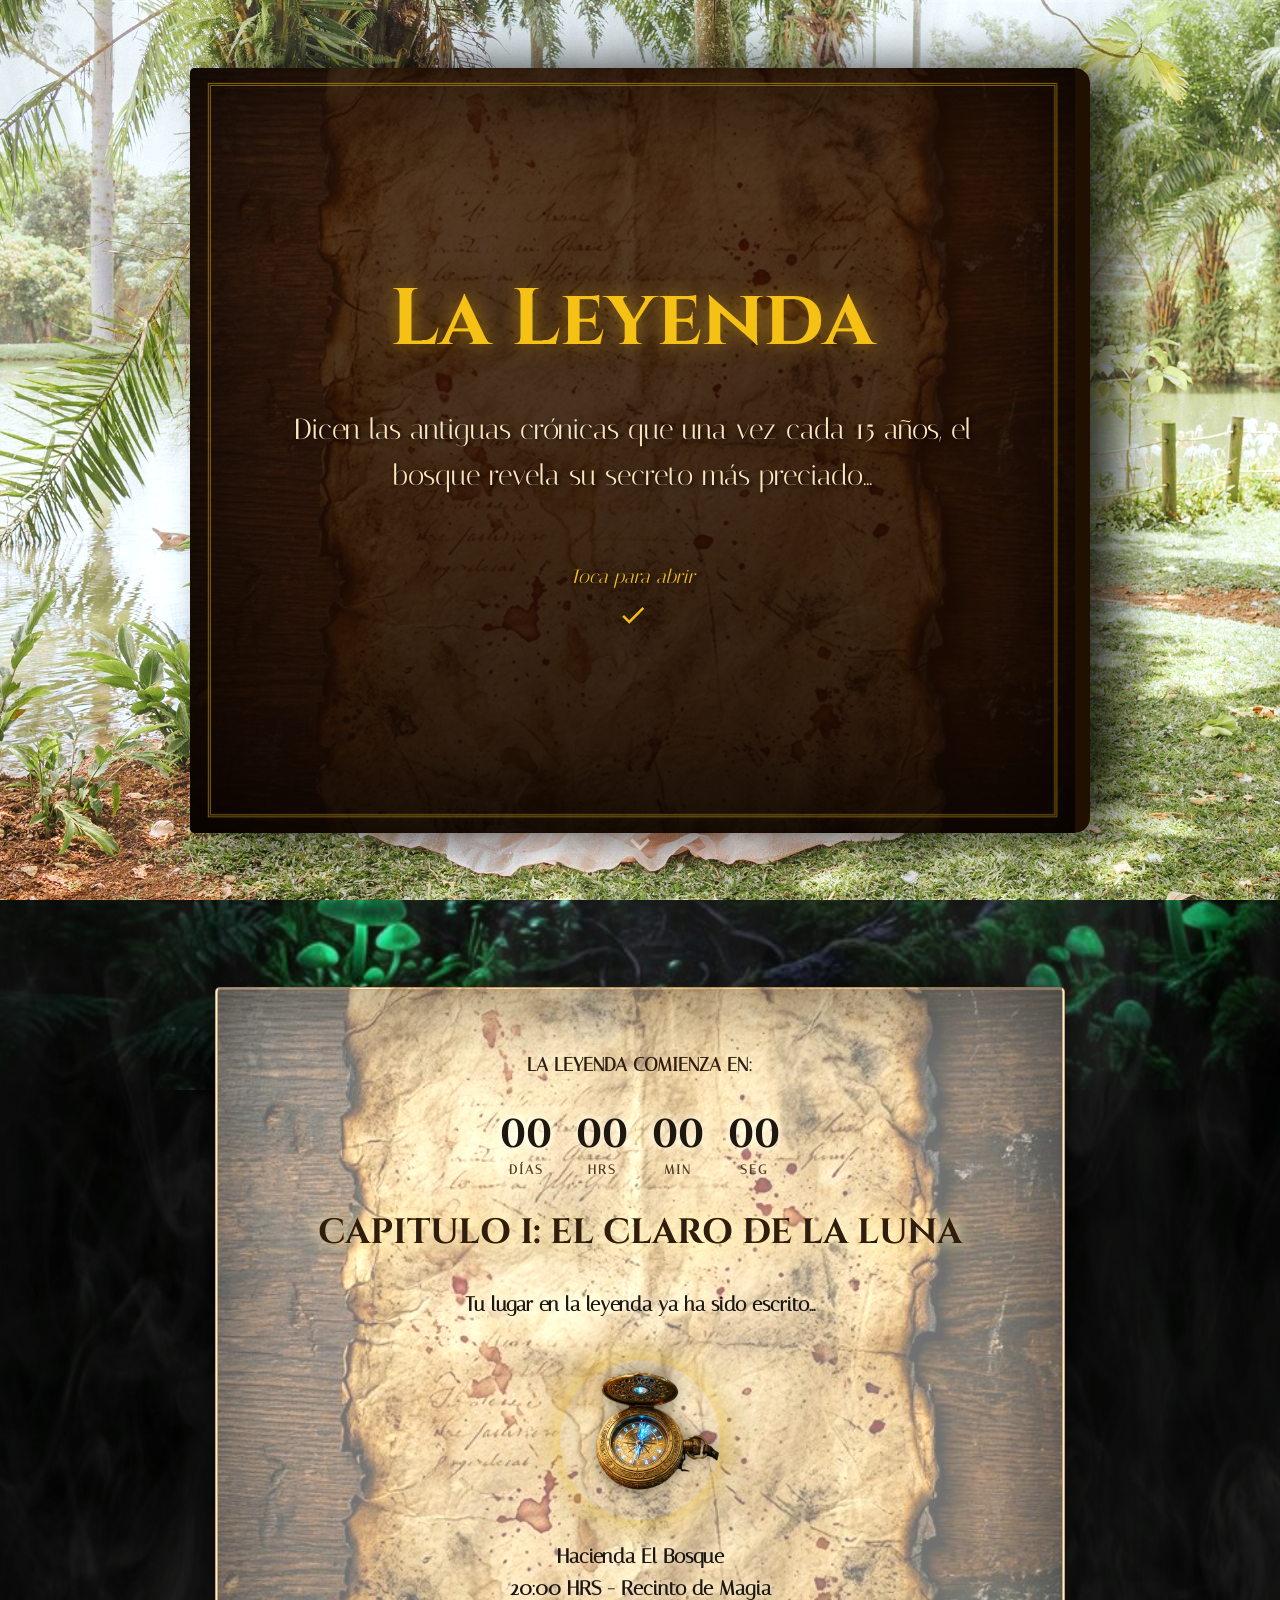
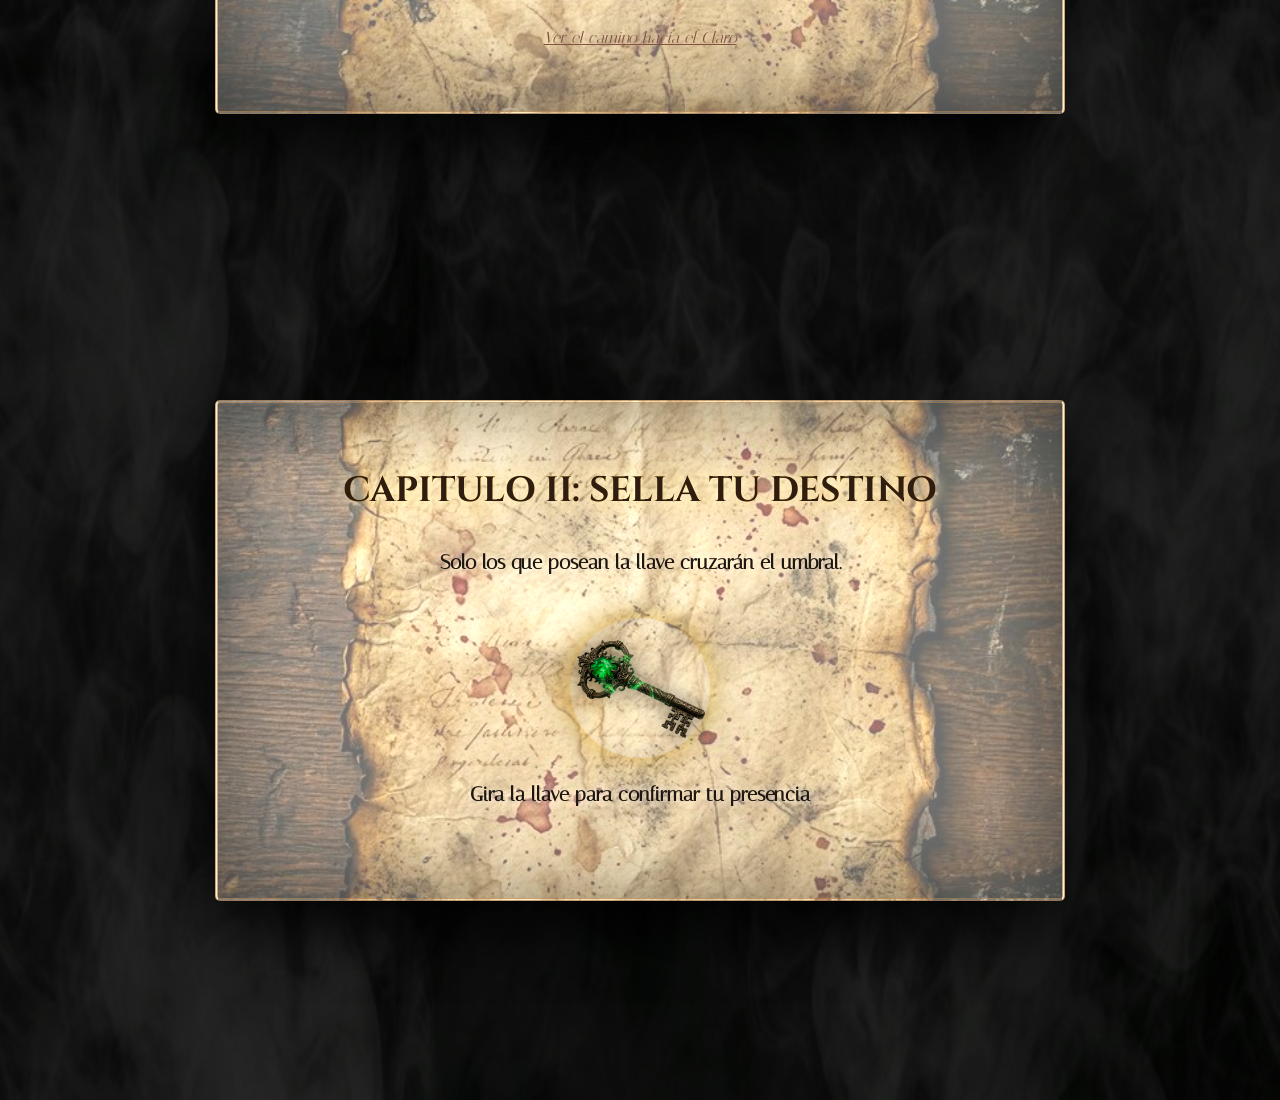
==== INVITACION DIGITAL 15 AÑOS 3/index.html @ a4bc4e94 "Add files via upload" ====
<!DOCTYPE html>
<html lang="es">

<head>
    <meta charset="UTF-8">
    <meta name="viewport" content="width=device-width, initial-scale=1.0">
    <title>15 ISABELLA - Bosque Encantado</title>
    <meta name="description" content="Invitación digital 15 años. Un portal al Claro de la Luna.">
    <link rel="stylesheet" href="style.css">
</head>

<body>

    <!-- Volumetric Fog Layers -->
    <div class="fogwrapper">
        <div id="foglayer_01" class="fog-img"></div>
        <div id="foglayer_02" class="fog-img"></div>
        <div id="foglayer_03" class="fog-img"></div>
    </div>

    <!-- Prologue: Fairy Tale Book Cover -->
    <div id="prologue" class="fullscreen-book">
        <div class="book-cover" id="book-cover">
            <!-- 3D Edges to simulate stacked pages and thickness -->
            <div class="book-pages-right"></div>
            <div class="book-pages-bottom"></div>

            <div class="cover-content">
                <h1 class="legend-text">La Leyenda</h1>
                <p>Dicen las antiguas crónicas que una vez cada 15 años, el bosque revela su secreto más preciado...</p>
                <div class="tap-to-open">
                    <p>Toca para abrir</p>
                    <svg viewBox="0 0 24 24">
                        <path d="M9 16.17L4.83 12l-1.42 1.41L9 19 21 7l-1.41-1.41z" />
                    </svg>
                </div>
            </div>
        </div>
        <div id="fairy-dust-burst"></div>
    </div>

    <!-- The Appearance (Hero) -->
    <section id="hero" class="section">
        <div class="hero-content">
            <div class="crown-icon">
                <svg viewBox="0 0 100 50" style="width: 100px; height: 50px;">
                    <path d="M10,40 L90,40 L80,10 L65,30 L50,5 L35,30 L20,10 Z" fill="none" stroke="#D4AF37"
                        stroke-width="2" />
                    <circle cx="50" cy="5" r="3" fill="#D4AF37" />
                </svg>
            </div>
            <h2 class="hero-title metallic-text">15<br>ISABELLA</h2>
            <p class="hero-subtitle">Despierta... Tu capítulo comienza ahora.</p>
        </div>
        <div class="scroll-indicator" id="scroll-hint">
            <svg viewBox="0 0 24 24" style="width: 40px; height: 40px; fill: white; opacity: 0.8;">
                <path d="M7.41 8.59L12 13.17l4.59-4.58L18 10l-6 6-6-6 1.41-1.41z" />
            </svg>
        </div>
    </section>

    <main>
        <!-- Chapter 1: The Legend Location -->
        <section id="location" class="section">
            <div class="card">
                <h3 class="countdown-label">LA LEYENDA COMIENZA EN:</h3>
                <div class="countdown-box" id="timer">
                    <div class="time-item"><span id="days">00</span><label>DÍAS</label></div>
                    <div class="time-item"><span id="hours">00</span><label>HRS</label></div>
                    <div class="time-item"><span id="minutes">00</span><label>MIN</label></div>
                    <div class="time-item"><span id="seconds">00</span><label>SEG</label></div>
                </div>

                <h2 class="metallic-text">Capitulo I: El Claro de la Luna</h2>
                <p>Tu lugar en la leyenda ya ha sido escrito...</p>

                <div class="compass-wrapper">
                    <img src="img/golden_compass_hd.png" alt="Brújula Mística" class="artifact-img" id="open-map"
                        style="border-radius: 50%;">
                </div>
                <p><strong>Hacienda El Bosque</strong><br>20:00 HRS - Recinto de Magia</p>
                <a href="https://maps.google.com" target="_blank"
                    style="color: #6d4c41; text-decoration: underline; font-style: italic;">Ver el camino hacia el
                    Claro</a>
            </div>
        </section>

        <!-- Chapter 2: The Golden Ticket (RSVP) -->
        <section id="rsvp" class="section">
            <div class="card">
                <h2 class="metallic-text">Capitulo II: Sella tu Destino</h2>
                <p>Solo los que posean la llave cruzarán el umbral.</p>

                <img src="img/mystic_key_icon.png" alt="Llave Mística" class="artifact-img key-icon-premium"
                    id="rsvp-key-btn" style="mix-blend-mode: multiply;">
                <p id="rsvp-instruction">Gira la llave para confirmar tu presencia</p>

                <form id="rsvp-form" class="rsvp-form" style="display: none; margin-top: 2rem;">
                    <div style="display: flex; flex-direction: column; gap: 1rem;">
                        <input type="text" name="name" placeholder="Tu Nombre Completo" required
                            style="background: rgba(255,255,255,0.3); border: 1px solid #6d4c41; padding: 10px;">
                        <select name="attendance" required
                            style="background: rgba(255,255,255,0.3); border: 1px solid #6d4c41; padding: 10px;">
                            <option value="" disabled selected>¿Asistirás?</option>
                            <option value="yes">Sí, estaré allí</option>
                            <option value="no">No puedo cruzar el bosque</option>
                        </select>
                        <textarea name="message" placeholder="¿Alguna petición especial?"
                            style="background: rgba(255,255,255,0.3); border: 1px solid #6d4c41; padding: 10px;"></textarea>
                        <button type="submit" class="btn-gold">Sellar Pergamino</button>
                    </div>
                </form>
            </div>
        </section>
    </main>

    <!-- Hidden Secrets (Easter Egg) -->
    <div id="tree-shadow"
        style="position: absolute; bottom: 10px; right: 10px; width: 50px; height: 50px; cursor: pointer; opacity: 0;">
    </div>
    <div id="egg-message"
        style="position: fixed; top: 50%; left: 50%; transform: translate(-50%, -50%); background: rgba(0,0,0,0.95); padding: 2rem; color: #ff3d00; display: none; z-index: 2000; border: 2px solid #ff3d00;">
        "Cuidado con las manzanas rojas... y con los lobos que bailan."
    </div>

    <!-- Sound of dry leaves -->
    <audio id="hojarasca-audio" preload="auto">
        <source src="https://cdn.freesound.org/previews/140/140742_2028636-lq.mp3" type="audio/mpeg">
    </audio>

    <!-- Book Opening Sound -->
    <audio id="book-open-audio" preload="auto">
        <source src="https://cdn.freesound.org/previews/511/511417_10123565-lq.mp3" type="audio/mpeg">
    </audio>

    <!-- Background Music (Enchanted Forest) -->
    <audio id="background-audio" loop>
        <source src="https://www.soundhelix.com/examples/mp3/SoundHelix-Song-10.mp3" type="audio/mpeg">
    </audio>

    <div id="fireflies-container"></div>

    <script src="script.js"></script>
</body>

</html>
---- INVITACION DIGITAL 15 AÑOS 3/style.css ----
@import url('https://fonts.googleapis.com/css2?family=Cinzel:wght@400;700&family=Italiana&family=Pirata+One&family=Special+Elite&display=swap');

:root {
    --deep-emerald: #013220;
    --dark-violet: #1a0026;
    --old-gold: #D4AF37;
    --mist-color: rgba(14, 48, 14, 0.4);
    --text-primary: #f0f0f0;
    --parchment-bg: #d4c39c;
    --foil-shine: linear-gradient(110deg, #D4AF37 40%, #fff 50%, #D4AF37 60%);
}

* {
    margin: 0;
    padding: 0;
    box-sizing: border-box;
}

body {
    background: #000 url('img/dark_forest_bg.png') center/cover no-repeat fixed;
    color: var(--text-primary);
    font-family: 'Italiana', serif;
    overflow-x: hidden;
    scroll-behavior: smooth;
    cursor: url('data:image/svg+xml;utf8,<svg xmlns="http://www.w3.org/2000/svg" width="24" height="24" viewBox="0 0 24 24" fill="none" stroke="%23cfb53b" stroke-width="2" stroke-linecap="round" stroke-linejoin="round"><circle cx="12" cy="12" r="3"></circle></svg>') 12 12, auto;
    filter: saturate(1.3) brightness(1.1);
    /* Enchanted boost */
}

/* Base sections background - Enchanted Forest */
.section {
    height: 100vh;
    width: 100vw;
    scroll-snap-align: start;
    position: relative;
    overflow: hidden;
    display: flex;
    flex-direction: column;
    justify-content: center;
    align-items: center;
    padding: 2rem;
    background: transparent;
}

/* Overlay to darken and add vignette */
.section::before {
    content: '';
    position: absolute;
    top: 0;
    left: 0;
    right: 0;
    bottom: 0;
    background: radial-gradient(circle, transparent 65%, rgba(0, 0, 0, 0.4) 100%);
    z-index: 1;
}

/* Fixed Fog Layer for High-Density Smoke Effect */
.fogwrapper {
    position: fixed;
    top: 0;
    left: 0;
    width: 100%;
    height: 100%;
    z-index: 5;
    pointer-events: none;
    overflow: hidden;
}

.fog-img {
    position: absolute;
    top: 0;
    left: 0;
    width: 400%;
    height: 100%;
    background: url('img/fog_texture.png') repeat-x;
    background-size: 25% 100%;
    mix-blend-mode: screen;
    /* Removes the black background */
}

#foglayer_01 {
    animation: fogmove 70s linear infinite, fogfade 20s ease-in-out infinite alternate;
    opacity: 0.08;
    z-index: 10;
}

#foglayer_02 {
    animation: fogmove 110s linear reverse infinite;
    opacity: 0.05;
    z-index: 6;
    transform: scale(1.4) translateY(20vh);
}

#foglayer_03 {
    animation: fogmove 160s linear infinite;
    opacity: 0.03;
    z-index: 25;
    transform: scale(2) translateY(-10vh);
}

@keyframes fogmove {
    from {
        transform: translate3d(0, 0, 0);
    }

    to {
        transform: translate3d(-50%, 0, 0);
    }
}

@keyframes fogfade {
    0% {
        opacity: 0.3;
    }

    100% {
        opacity: 0.7;
    }
}

.fullscreen-book {
    position: fixed;
    top: 0;
    left: 0;
    width: 100vw;
    height: 100vh;
    z-index: 100;
    perspective: 2000px;
    /* Deep perspective for the 3D open effect */
    background: transparent;
    display: flex;
    justify-content: center;
    align-items: center;
    transition: opacity 2s ease 1s;
    /* Fades out after book opens */
}

.book-cover {
    position: relative;
    width: 85vw;
    max-width: 900px;
    height: 85vh;
    max-height: 1200px;
    background: linear-gradient(rgba(40, 20, 10, 0.8), rgba(20, 10, 5, 0.9)), url('img/parchment_texture_hd.png') center/cover;
    border-right: 15px solid #1a0f05;
    border-radius: 5px 15px 15px 5px;
    /* Cover slightly curved on the right */
    box-shadow: inset 0 0 150px rgba(0, 0, 0, 0.9), 30px 0 50px rgba(0, 0, 0, 0.8);
    display: flex;
    justify-content: center;
    align-items: center;
    transform-origin: left center;
    transition: transform 2.5s cubic-bezier(0.645, 0.045, 0.355, 1);
    z-index: 105;
    transform-style: preserve-3d;
    /* Required for the 3D edges */
}

/* Simulated stacked pages on the right edge */
.book-pages-right {
    position: absolute;
    top: 2%;
    /* Slightly smaller than cover to simulate inset pages */
    right: -40px;
    /* Extends right */
    width: 40px;
    /* Thickness of the book */
    height: 96%;
    background: repeating-linear-gradient(to bottom, #d4c4a8 0px, #e8ddc5 2px, #bda37e 4px);
    transform-origin: left center;
    transform: rotateY(90deg);
    border-radius: 0 5px 5px 0;
    box-shadow: inset -10px 0 20px rgba(0, 0, 0, 0.8);
}

/* Simulated stacked pages on the bottom edge */
.book-pages-bottom {
    position: absolute;
    bottom: -40px;
    /* Extends downward */
    left: 2%;
    width: 96%;
    height: 40px;
    /* Thickness matches right edge */
    background: repeating-linear-gradient(to right, #d4c4a8 0px, #e8ddc5 2px, #bda37e 4px);
    transform-origin: top center;
    transform: rotateX(-90deg);
    border-radius: 0 0 5px 5px;
    box-shadow: inset 0 -10px 20px rgba(0, 0, 0, 0.8);
}

.book-cover::before {
    /* Golden binding trim */
    content: '';
    position: absolute;
    top: 2%;
    left: 2%;
    bottom: 2%;
    right: 2%;
    border: 3px double rgba(212, 175, 55, 0.5);
    pointer-events: none;
    transform: translateZ(1px);
    /* Keep above cover */
}

.book-cover.open {
    transform: rotateY(-110deg);
}

.cover-content {
    text-align: center;
    padding: 3rem;
    max-width: 800px;
}

.cover-content h1 {
    font-size: 5rem;
    color: #D4AF37;
    font-family: 'Cinzel', serif;
    text-shadow: 0 0 20px rgba(212, 175, 55, 0.5);
    margin-bottom: 2rem;
}

.cover-content p {
    font-size: 1.8rem;
    color: #e0d0b5;
    line-height: 1.6;
    text-shadow: 2px 2px 4px rgba(0, 0, 0, 0.8);
}

.tap-to-open {
    margin-top: 4rem;
    cursor: pointer;
    animation: tap-pulse 2s infinite;
}

.tap-to-open p {
    font-size: 1.2rem;
    color: #D4AF37;
    font-style: italic;
    margin-bottom: 0.5rem;
}

.tap-to-open svg {
    width: 30px;
    fill: #D4AF37;
}

@keyframes tap-pulse {

    0%,
    100% {
        opacity: 0.5;
        transform: translateY(0);
    }

    50% {
        opacity: 1;
        transform: translateY(10px);
    }
}

/* Fairy Dust Burst */
#fairy-dust-burst {
    position: absolute;
    top: 50%;
    left: 50%;
    transform: translate(-50%, -50%);
    width: 0;
    height: 0;
    pointer-events: none;
    z-index: 102;
}

.dust-particle {
    position: absolute;
    width: 4px;
    height: 4px;
    background: #fff;
    border-radius: 50%;
    box-shadow: 0 0 10px 2px #D4AF37, 0 0 20px 5px #00ff88;
    opacity: 0;
}

@keyframes dust-explosion {
    0% {
        transform: translate(0, 0) scale(1);
        opacity: 1;
    }

    100% {
        transform: translate(var(--tx), var(--ty)) scale(0);
        opacity: 0;
    }
}

/* --- Hero Section Specific --- */
#hero {
    position: relative;
    background: none;
    /* Let the forest/girl composite show in a child layer */
}

#hero::after {
    content: '';
    position: absolute;
    top: 0;
    left: 0;
    right: 0;
    bottom: 0;
    background: linear-gradient(to bottom, rgba(0, 0, 0, 0.1), transparent), url('img/2M5A4655_websize.JPG.jpeg') center/cover no-repeat;
    z-index: 1;
    filter: brightness(1.2) saturate(1.3);
    /* High quality pop */
}

#hero.active::after {
    filter: brightness(1.35) saturate(1.4);
}

.hero-content {
    position: relative;
    z-index: 10;
    text-align: center;
}

.metallic-text {
    font-family: 'Cinzel', serif;
    background: var(--foil-shine);
    background-size: 300% 100%;
    -webkit-background-clip: text;
    background-clip: text;
    color: transparent;
    animation: shine 5s linear infinite;
    text-transform: uppercase;
    filter: drop-shadow(0 0 10px rgba(212, 175, 55, 0.4));
}

@keyframes shine {
    0% {
        background-position: 100% 0;
    }

    100% {
        background-position: -200% 0;
    }
}

.hero-title {
    font-size: 7.5rem;
    /* Massive size */
    line-height: 0.85;
    letter-spacing: 12px;
    margin-bottom: 2rem;
    text-shadow: 0 0 60px rgba(212, 175, 55, 0.9), 0 0 20px rgba(255, 255, 255, 0.5);
    /* Powerful glow */
    font-weight: 700;
}

/* --- Premium Parchment Card --- */
.card {
    background: linear-gradient(rgba(255, 255, 255, 0.4), rgba(255, 255, 255, 0.4)), url('img/parchment_texture_hd.png') center/cover no-repeat;
    background-color: var(--parchment-bg);
    padding: 4rem;
    border-radius: 5px;
    max-width: 850px;
    width: 90%;
    position: relative;
    z-index: 15;
    box-shadow: 0 30px 60px rgba(0, 0, 0, 0.8), inset 0 0 100px rgba(0, 0, 0, 0.5);
    border: 3px double rgba(139, 107, 74, 0.6);
    /* Double border for premium look */
    color: #271b12;
    text-align: center;
    transform-style: preserve-3d;
    perspective: 1000px;
}

.card h2 {
    font-size: 2.2rem;
    margin-bottom: 2rem;
    color: #271b12;
    /* Darker */
    text-shadow: 0 0 15px rgba(255, 255, 255, 0.8);
    font-weight: 700;
}

.card p {
    font-size: 1.25rem;
    line-height: 1.6;
    margin-bottom: 1.5rem;
    color: #1a1510;
    /* Near black for contrast */
    text-shadow: 0 0 10px rgba(255, 255, 255, 0.6);
    font-weight: bold;
}

/* --- Artifacts --- */
.artifact-img {
    width: 160px;
    height: 160px;
    object-fit: cover;
    margin: 1rem auto;
    border-radius: 50%;
    box-shadow: 0 0 30px rgba(212, 175, 55, 0.6);
    filter: drop-shadow(0 0 10px rgba(0, 0, 0, 0.5));
    transition: transform 0.3s;
    animation: compass-vibrate 4s infinite ease-in-out;
}

@keyframes compass-vibrate {

    0%,
    100% {
        transform: scale(1) rotate(0);
    }

    10%,
    30%,
    50%,
    70%,
    90% {
        transform: scale(1.02) rotate(-3deg);
    }

    20%,
    40%,
    60%,
    80% {
        transform: scale(1.05) rotate(3deg);
    }
}

.artifact-img:hover {
    transform: scale(1.2);
    animation-play-state: paused;
}

.key-icon-premium {
    width: 140px;
    height: auto;
    cursor: pointer;
    transition: transform 2s ease-in-out;
    /* Even slower, more cinematic */
    animation: bounce-slow 3s infinite ease-in-out;
}

.key-unlocking {
    transform: rotate(90deg) scale(0.95) !important;
    animation: gem-flash-stay 3s forwards !important;
    /* Elegant 3-second cycle */
    pointer-events: none;
}

@keyframes gem-flash-stay {
    0% {
        filter: brightness(1) drop-shadow(0 0 5px #00ff88);
    }

    40% {
        filter: brightness(3) drop-shadow(0 0 70px #00ff88);
    }

    /* Slow build-up flash */
    100% {
        filter: brightness(1.6) drop-shadow(0 0 30px #00ff88);
    }

    /* Settles into a strong glow */
}

@keyframes bounce-slow {

    0%,
    100% {
        transform: translateY(0) rotate(-2deg);
    }

    50% {
        transform: translateY(-10px) rotate(2deg);
    }
}


/* --- Countdown --- */
.countdown-box {
    display: flex;
    justify-content: center;
    gap: 1.5rem;
    margin: 2rem 0;
}

.time-item {
    display: flex;
    flex-direction: column;
}

.time-item span {
    font-family: 'Cinzel', serif;
    font-size: 2.5rem;
    color: #1a1510;
    font-weight: bold;
    text-shadow: 0 0 10px rgba(255, 255, 255, 0.8);
}

.time-item label {
    font-size: 0.8rem;
    color: #4a3620;
    letter-spacing: 2px;
    text-shadow: 0 0 5px rgba(255, 255, 255, 0.5);
    font-weight: bold;
}

/* --- Button --- */
.btn-gold {
    background: linear-gradient(to bottom, #D4AF37, #B8860B);
    border: 2px solid #8B4513;
    padding: 1rem 3rem;
    color: #fff;
    font-family: 'Cinzel', serif;
    text-transform: uppercase;
    cursor: pointer;
    margin-top: 2rem;
    box-shadow: 0 5px 15px rgba(0, 0, 0, 0.3);
    transition: all 0.3s;
}

.btn-gold:hover {
    transform: translateY(-2px);
    box-shadow: 0 10px 20px rgba(0, 0, 0, 0.5);
    background: linear-gradient(to bottom, #E5C35E, #D4AF37);
}

/* Scroll Indication */
.scroll-indicator {
    position: absolute;
    bottom: 2rem;
    left: 50%;
    transform: translateX(-50%);
    animation: bounce 2s infinite;
    z-index: 10;
    cursor: pointer;
}

@keyframes bounce {

    0%,
    100% {
        bottom: 2.5rem;
    }

    50% {
        bottom: 1.5rem;
    }
}

/* Fireflies */
.firefly {
    position: fixed;
    width: 4px;
    height: 4px;
    background: #ffffbb;
    border-radius: 50%;
    box-shadow: 0 0 10px #ffffbb;
    pointer-events: none;
    z-index: 8;
    opacity: 0;
}

@keyframes fly-fire {
    0% {
        transform: translate(0, 0);
        opacity: 0;
    }

    20% {
        opacity: 1;
    }

    80% {
        opacity: 1;
    }

    100% {
        transform: translate(var(--x), var(--y));
        opacity: 0;
    }
}

@media (max-width: 768px) {
    .hero-title {
        font-size: 3rem;
        letter-spacing: 5px;
    }

    .card {
        padding: 2rem;
    }

    .countdown-box {
        gap: 0.5rem;
    }

    .time-item span {
        font-size: 1.5rem;
    }
}
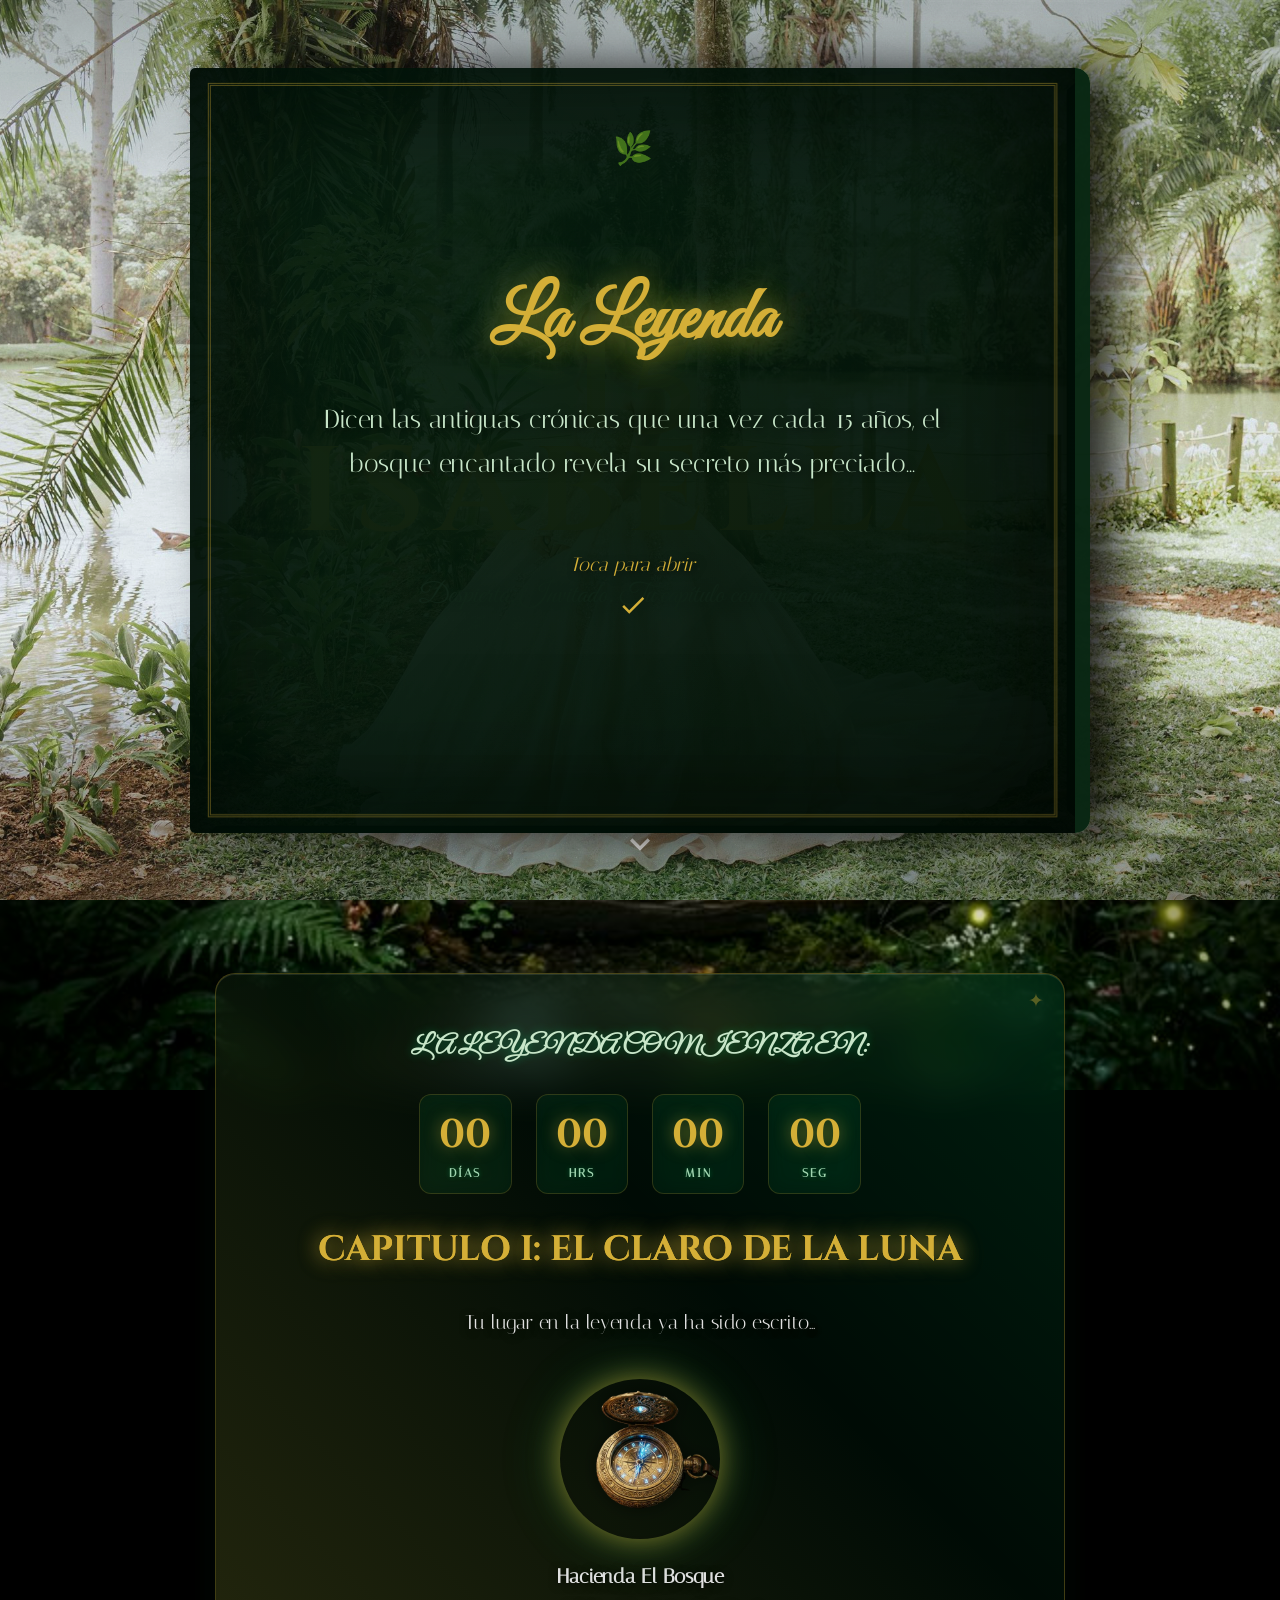
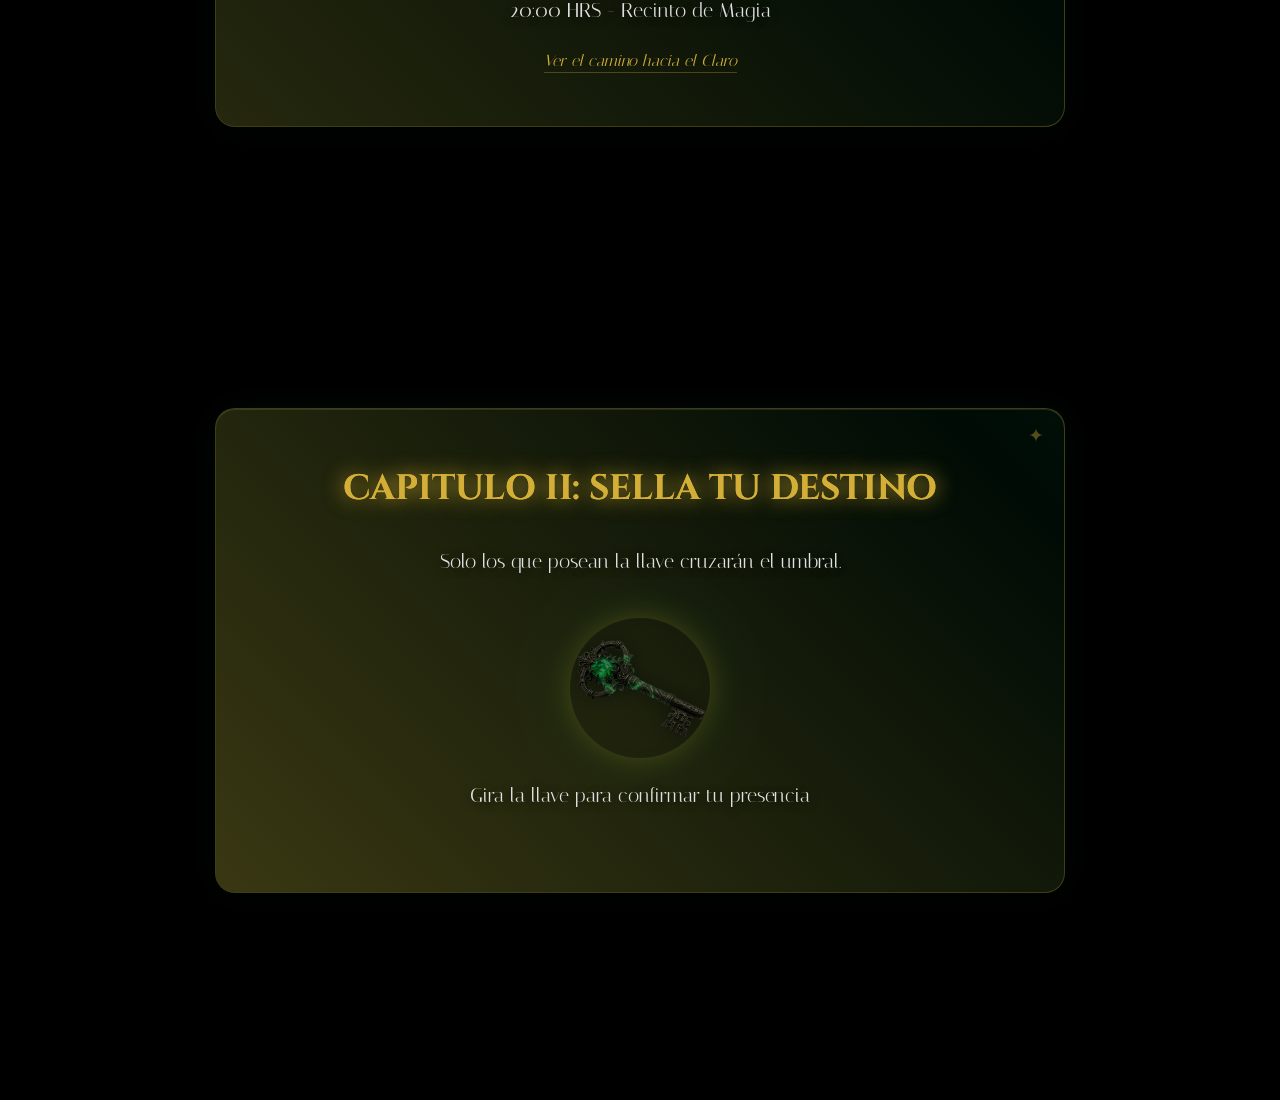
==== commit 80482824: "Add files via upload" ====
--- a/INVITACION DIGITAL 15 AÑOS 3/index.html
+++ b/INVITACION DIGITAL 15 AÑOS 3/index.html
@@ -27,7 +27,8 @@
 
             <div class="cover-content">
                 <h1 class="legend-text">La Leyenda</h1>
-                <p>Dicen las antiguas crónicas que una vez cada 15 años, el bosque revela su secreto más preciado...</p>
+                <p>Dicen las antiguas crónicas que una vez cada 15 años, el bosque encantado revela su secreto más
+                    preciado...</p>
                 <div class="tap-to-open">
                     <p>Toca para abrir</p>
                     <svg viewBox="0 0 24 24">
@@ -97,17 +98,14 @@
 
                 <form id="rsvp-form" class="rsvp-form" style="display: none; margin-top: 2rem;">
                     <div style="display: flex; flex-direction: column; gap: 1rem;">
-                        <input type="text" name="name" placeholder="Tu Nombre Completo" required
-                            style="background: rgba(255,255,255,0.3); border: 1px solid #6d4c41; padding: 10px;">
-                        <select name="attendance" required
-                            style="background: rgba(255,255,255,0.3); border: 1px solid #6d4c41; padding: 10px;">
+                        <input type="text" id="guest-name" name="name" placeholder="Tu Nombre Completo" required>
+                        <select id="attendance" name="attendance" required>
                             <option value="" disabled selected>¿Asistirás?</option>
-                            <option value="yes">Sí, estaré allí</option>
-                            <option value="no">No puedo cruzar el bosque</option>
+                            <option value="si">Sí, estaré allí ✨</option>
+                            <option value="no">No puedo cruzar el bosque 🍂</option>
                         </select>
-                        <textarea name="message" placeholder="¿Alguna petición especial?"
-                            style="background: rgba(255,255,255,0.3); border: 1px solid #6d4c41; padding: 10px;"></textarea>
-                        <button type="submit" class="btn-gold">Sellar Pergamino</button>
+                        <textarea id="requests" name="message" placeholder="¿Alguna petición especial?"></textarea>
+                        <button type="submit" class="btn-gold">✨ Confirmar Asistencia ✨</button>
                     </div>
                 </form>
             </div>
@@ -133,12 +131,18 @@
         <source src="https://cdn.freesound.org/previews/511/511417_10123565-lq.mp3" type="audio/mpeg">
     </audio>
 
-    <!-- Background Music (Enchanted Forest) -->
+    <!-- Background Music (Enchanted Forest - Soft Ambient) -->
+    <!-- TIP: Replace the src below with a local mp3 file for the best enchanted forest ambient music -->
     <audio id="background-audio" loop>
-        <source src="https://www.soundhelix.com/examples/mp3/SoundHelix-Song-10.mp3" type="audio/mpeg">
+        <source src="audio/enchanted_forest_ambient.mp3" type="audio/mpeg">
+        <source src="https://www.soundhelix.com/examples/mp3/SoundHelix-Song-14.mp3" type="audio/mpeg">
     </audio>
 
     <div id="fireflies-container"></div>
+    <div id="sparkles-container"></div>
+    <div id="butterflies-container"></div>
+    <div id="fairy-leaves-container"></div>
+    <div id="magic-dust-container"></div>
 
     <script src="script.js"></script>
 </body>
--- a/INVITACION DIGITAL 15 AÑOS 3/style.css
+++ b/INVITACION DIGITAL 15 AÑOS 3/style.css
@@ -1,12 +1,14 @@
-@import url('https://fonts.googleapis.com/css2?family=Cinzel:wght@400;700&family=Italiana&family=Pirata+One&family=Special+Elite&display=swap');
+@import url('https://fonts.googleapis.com/css2?family=Cinzel:wght@400;700&family=Italiana&family=Great+Vibes&family=Special+Elite&display=swap');
 
 :root {
     --deep-emerald: #013220;
     --dark-violet: #1a0026;
     --old-gold: #D4AF37;
+    --fairy-green: #00ff88;
     --mist-color: rgba(14, 48, 14, 0.4);
     --text-primary: #f0f0f0;
-    --parchment-bg: #d4c39c;
+    --glass-bg: rgba(0, 20, 10, 0.55);
+    --glass-border: rgba(212, 175, 55, 0.3);
     --foil-shine: linear-gradient(110deg, #D4AF37 40%, #fff 50%, #D4AF37 60%);
 }
 
@@ -17,19 +19,199 @@
 }
 
 body {
-    background: #000 url('img/dark_forest_bg.png') center/cover no-repeat fixed;
+    background: #000 url('img/enchanted_forest_bg.png') center/cover no-repeat fixed;
     color: var(--text-primary);
     font-family: 'Italiana', serif;
     overflow-x: hidden;
     scroll-behavior: smooth;
     cursor: url('data:image/svg+xml;utf8,<svg xmlns="http://www.w3.org/2000/svg" width="24" height="24" viewBox="0 0 24 24" fill="none" stroke="%23cfb53b" stroke-width="2" stroke-linecap="round" stroke-linejoin="round"><circle cx="12" cy="12" r="3"></circle></svg>') 12 12, auto;
-    filter: saturate(1.3) brightness(1.1);
-    /* Enchanted boost */
-}
-
-/* Base sections background - Enchanted Forest */
+}
+
+/* ==================== FAIRY TALE ANIMATIONS ==================== */
+
+/* Floating Magic Sparkles */
+.sparkle {
+    position: fixed;
+    width: 6px;
+    height: 6px;
+    background: radial-gradient(circle, #fff 0%, #D4AF37 40%, transparent 70%);
+    border-radius: 50%;
+    pointer-events: none;
+    z-index: 9;
+    opacity: 0;
+    animation: sparkle-float var(--duration) var(--delay) infinite ease-in-out;
+}
+
+@keyframes sparkle-float {
+    0% {
+        opacity: 0;
+        transform: translateY(0) scale(0);
+    }
+
+    10% {
+        opacity: 1;
+        transform: translateY(-20px) scale(1);
+    }
+
+    50% {
+        opacity: 0.8;
+        transform: translateY(-80px) scale(1.2);
+    }
+
+    90% {
+        opacity: 0.3;
+        transform: translateY(-150px) scale(0.5);
+    }
+
+    100% {
+        opacity: 0;
+        transform: translateY(-180px) scale(0);
+    }
+}
+
+/* Floating Butterflies → Magical Glowing Orbs */
+.butterfly {
+    position: fixed;
+    pointer-events: none;
+    z-index: 12;
+    opacity: 0;
+    width: 10px;
+    height: 10px;
+    border-radius: 50%;
+    background: radial-gradient(circle, rgba(212, 175, 55, 0.9), rgba(0, 255, 136, 0.4), transparent);
+    box-shadow: 0 0 12px 4px rgba(212, 175, 55, 0.5), 0 0 25px 8px rgba(0, 255, 136, 0.2);
+    animation: butterfly-fly var(--fly-duration) var(--fly-delay) infinite ease-in-out;
+}
+
+@keyframes butterfly-fly {
+    0% {
+        opacity: 0;
+        transform: translate(0, 0) rotate(0deg) scale(0.5);
+    }
+
+    10% {
+        opacity: 0.9;
+        transform: translate(20px, -30px) rotate(10deg) scale(1);
+    }
+
+    25% {
+        transform: translate(-40px, -80px) rotate(-15deg) scale(1.1);
+    }
+
+    50% {
+        opacity: 0.7;
+        transform: translate(60px, -160px) rotate(20deg) scale(0.9);
+    }
+
+    75% {
+        transform: translate(-30px, -240px) rotate(-10deg) scale(1);
+    }
+
+    90% {
+        opacity: 0.4;
+    }
+
+    100% {
+        opacity: 0;
+        transform: translate(40px, -320px) rotate(15deg) scale(0.3);
+    }
+}
+
+/* Falling Enchanted Particles → Glowing Golden Petals */
+.fairy-leaf {
+    position: fixed;
+    pointer-events: none;
+    z-index: 7;
+    opacity: 0;
+    width: 6px;
+    height: 6px;
+    border-radius: 50% 0 50% 0;
+    background: radial-gradient(circle, rgba(212, 175, 55, 0.8), rgba(255, 223, 130, 0.3));
+    box-shadow: 0 0 8px 3px rgba(212, 175, 55, 0.4), 0 0 16px 6px rgba(0, 255, 136, 0.15);
+    animation: leaf-fall var(--leaf-duration) var(--leaf-delay) infinite linear;
+}
+
+@keyframes leaf-fall {
+    0% {
+        opacity: 0;
+        transform: translate(0, -20px) rotate(0deg);
+    }
+
+    10% {
+        opacity: 0.8;
+    }
+
+    50% {
+        opacity: 0.6;
+        transform: translate(var(--leaf-x), 50vh) rotate(180deg);
+    }
+
+    100% {
+        opacity: 0;
+        transform: translate(calc(var(--leaf-x) * -0.5), 110vh) rotate(360deg);
+    }
+}
+
+/* Magic Dust Trail on sections */
+.magic-dust {
+    position: absolute;
+    width: 3px;
+    height: 3px;
+    background: #D4AF37;
+    border-radius: 50%;
+    box-shadow: 0 0 6px 2px rgba(212, 175, 55, 0.6), 0 0 15px 4px rgba(0, 255, 136, 0.3);
+    pointer-events: none;
+    z-index: 20;
+    opacity: 0;
+    animation: magic-twinkle var(--twinkle-dur) var(--twinkle-del) infinite;
+}
+
+@keyframes magic-twinkle {
+
+    0%,
+    100% {
+        opacity: 0;
+        transform: scale(0);
+    }
+
+    30% {
+        opacity: 1;
+        transform: scale(1.5);
+    }
+
+    70% {
+        opacity: 0.5;
+        transform: scale(0.8);
+    }
+}
+
+/* Enchanted Glow Pulse on whole page */
+body::after {
+    content: '';
+    position: fixed;
+    top: 0;
+    left: 0;
+    width: 100%;
+    height: 100%;
+    background: radial-gradient(ellipse at 50% 100%, rgba(0, 255, 136, 0.05) 0%, transparent 60%);
+    pointer-events: none;
+    z-index: 3;
+    animation: forest-glow 8s infinite alternate ease-in-out;
+}
+
+@keyframes forest-glow {
+    0% {
+        opacity: 0.3;
+    }
+
+    100% {
+        opacity: 0.8;
+    }
+}
+
+/* ==================== BASE SECTIONS ==================== */
 .section {
-    height: 100vh;
+    min-height: 100vh;
     width: 100vw;
     scroll-snap-align: start;
     position: relative;
@@ -42,7 +224,7 @@
     background: transparent;
 }
 
-/* Overlay to darken and add vignette */
+/* Vignette overlay */
 .section::before {
     content: '';
     position: absolute;
@@ -50,11 +232,11 @@
     left: 0;
     right: 0;
     bottom: 0;
-    background: radial-gradient(circle, transparent 65%, rgba(0, 0, 0, 0.4) 100%);
+    background: radial-gradient(circle, transparent 55%, rgba(0, 0, 0, 0.5) 100%);
     z-index: 1;
 }
 
-/* Fixed Fog Layer for High-Density Smoke Effect */
+/* ==================== VOLUMETRIC FOG ==================== */
 .fogwrapper {
     position: fixed;
     top: 0;
@@ -75,25 +257,24 @@
     background: url('img/fog_texture.png') repeat-x;
     background-size: 25% 100%;
     mix-blend-mode: screen;
-    /* Removes the black background */
 }
 
 #foglayer_01 {
     animation: fogmove 70s linear infinite, fogfade 20s ease-in-out infinite alternate;
-    opacity: 0.08;
+    opacity: 0.03;
     z-index: 10;
 }
 
 #foglayer_02 {
     animation: fogmove 110s linear reverse infinite;
-    opacity: 0.05;
+    opacity: 0.02;
     z-index: 6;
     transform: scale(1.4) translateY(20vh);
 }
 
 #foglayer_03 {
     animation: fogmove 160s linear infinite;
-    opacity: 0.03;
+    opacity: 0.015;
     z-index: 25;
     transform: scale(2) translateY(-10vh);
 }
@@ -110,14 +291,15 @@
 
 @keyframes fogfade {
     0% {
-        opacity: 0.3;
-    }
-
-    100% {
-        opacity: 0.7;
-    }
-}
-
+        opacity: 0.02;
+    }
+
+    100% {
+        opacity: 0.05;
+    }
+}
+
+/* ==================== FAIRY TALE BOOK PROLOGUE ==================== */
 .fullscreen-book {
     position: fixed;
     top: 0;
@@ -126,13 +308,11 @@
     height: 100vh;
     z-index: 100;
     perspective: 2000px;
-    /* Deep perspective for the 3D open effect */
     background: transparent;
     display: flex;
     justify-content: center;
     align-items: center;
     transition: opacity 2s ease 1s;
-    /* Fades out after book opens */
 }
 
 .book-cover {
@@ -141,11 +321,13 @@
     max-width: 900px;
     height: 85vh;
     max-height: 1200px;
-    background: linear-gradient(rgba(40, 20, 10, 0.8), rgba(20, 10, 5, 0.9)), url('img/parchment_texture_hd.png') center/cover;
-    border-right: 15px solid #1a0f05;
+    background: linear-gradient(135deg, rgba(5, 30, 15, 0.92), rgba(0, 15, 5, 0.95));
+    border-right: 15px solid rgba(10, 40, 20, 0.9);
     border-radius: 5px 15px 15px 5px;
-    /* Cover slightly curved on the right */
-    box-shadow: inset 0 0 150px rgba(0, 0, 0, 0.9), 30px 0 50px rgba(0, 0, 0, 0.8);
+    box-shadow:
+        inset 0 0 150px rgba(0, 0, 0, 0.9),
+        30px 0 50px rgba(0, 0, 0, 0.8),
+        inset 0 0 80px rgba(0, 255, 136, 0.05);
     display: flex;
     justify-content: center;
     align-items: center;
@@ -153,20 +335,16 @@
     transition: transform 2.5s cubic-bezier(0.645, 0.045, 0.355, 1);
     z-index: 105;
     transform-style: preserve-3d;
-    /* Required for the 3D edges */
 }
 
 /* Simulated stacked pages on the right edge */
 .book-pages-right {
     position: absolute;
     top: 2%;
-    /* Slightly smaller than cover to simulate inset pages */
     right: -40px;
-    /* Extends right */
     width: 40px;
-    /* Thickness of the book */
     height: 96%;
-    background: repeating-linear-gradient(to bottom, #d4c4a8 0px, #e8ddc5 2px, #bda37e 4px);
+    background: repeating-linear-gradient(to bottom, #1a3d2a 0px, #0d2618 2px, #153322 4px);
     transform-origin: left center;
     transform: rotateY(90deg);
     border-radius: 0 5px 5px 0;
@@ -177,12 +355,10 @@
 .book-pages-bottom {
     position: absolute;
     bottom: -40px;
-    /* Extends downward */
     left: 2%;
     width: 96%;
     height: 40px;
-    /* Thickness matches right edge */
-    background: repeating-linear-gradient(to right, #d4c4a8 0px, #e8ddc5 2px, #bda37e 4px);
+    background: repeating-linear-gradient(to right, #1a3d2a 0px, #0d2618 2px, #153322 4px);
     transform-origin: top center;
     transform: rotateX(-90deg);
     border-radius: 0 0 5px 5px;
@@ -190,17 +366,37 @@
 }
 
 .book-cover::before {
-    /* Golden binding trim */
     content: '';
     position: absolute;
     top: 2%;
     left: 2%;
     bottom: 2%;
     right: 2%;
-    border: 3px double rgba(212, 175, 55, 0.5);
+    border: 3px double rgba(212, 175, 55, 0.4);
     pointer-events: none;
     transform: translateZ(1px);
-    /* Keep above cover */
+}
+
+/* Vine decorations on book */
+.book-cover::after {
+    content: '🌿';
+    position: absolute;
+    top: 8%;
+    left: 50%;
+    transform: translateX(-50%);
+    font-size: 2rem;
+    opacity: 0.7;
+    animation: sway 4s ease-in-out infinite alternate;
+}
+
+@keyframes sway {
+    0% {
+        transform: translateX(-50%) rotate(-5deg);
+    }
+
+    100% {
+        transform: translateX(-50%) rotate(5deg);
+    }
 }
 
 .book-cover.open {
@@ -214,18 +410,29 @@
 }
 
 .cover-content h1 {
-    font-size: 5rem;
+    font-size: 4.5rem;
     color: #D4AF37;
-    font-family: 'Cinzel', serif;
-    text-shadow: 0 0 20px rgba(212, 175, 55, 0.5);
+    font-family: 'Great Vibes', cursive;
+    text-shadow: 0 0 30px rgba(212, 175, 55, 0.6), 0 0 60px rgba(0, 255, 136, 0.2);
     margin-bottom: 2rem;
+    animation: title-glow 3s ease-in-out infinite alternate;
+}
+
+@keyframes title-glow {
+    0% {
+        text-shadow: 0 0 20px rgba(212, 175, 55, 0.4), 0 0 40px rgba(0, 255, 136, 0.1);
+    }
+
+    100% {
+        text-shadow: 0 0 40px rgba(212, 175, 55, 0.8), 0 0 80px rgba(0, 255, 136, 0.3);
+    }
 }
 
 .cover-content p {
-    font-size: 1.8rem;
-    color: #e0d0b5;
-    line-height: 1.6;
-    text-shadow: 2px 2px 4px rgba(0, 0, 0, 0.8);
+    font-size: 1.6rem;
+    color: #c8e6c9;
+    line-height: 1.7;
+    text-shadow: 2px 2px 8px rgba(0, 0, 0, 0.9);
 }
 
 .tap-to-open {
@@ -294,11 +501,10 @@
     }
 }
 
-/* --- Hero Section Specific --- */
+/* ==================== HERO SECTION ==================== */
 #hero {
     position: relative;
     background: none;
-    /* Let the forest/girl composite show in a child layer */
 }
 
 #hero::after {
@@ -308,14 +514,27 @@
     left: 0;
     right: 0;
     bottom: 0;
-    background: linear-gradient(to bottom, rgba(0, 0, 0, 0.1), transparent), url('img/2M5A4655_websize.JPG.jpeg') center/cover no-repeat;
+    background:
+        linear-gradient(to bottom, rgba(0, 10, 5, 0.3), transparent 30%),
+        linear-gradient(to top, rgba(0, 10, 5, 0.4), transparent 30%),
+        url('img/2M5A4655_websize.JPG.jpeg') center/cover no-repeat;
     z-index: 1;
-    filter: brightness(1.2) saturate(1.3);
-    /* High quality pop */
+    filter: brightness(1.1) saturate(1.3);
 }
 
 #hero.active::after {
-    filter: brightness(1.35) saturate(1.4);
+    filter: brightness(1.3) saturate(1.4);
+    animation: hero-reveal 2s ease-out forwards;
+}
+
+@keyframes hero-reveal {
+    0% {
+        filter: brightness(0.5) saturate(0.5) blur(5px);
+    }
+
+    100% {
+        filter: brightness(1.3) saturate(1.4) blur(0);
+    }
 }
 
 .hero-content {
@@ -348,61 +567,166 @@
 
 .hero-title {
     font-size: 7.5rem;
-    /* Massive size */
     line-height: 0.85;
     letter-spacing: 12px;
     margin-bottom: 2rem;
     text-shadow: 0 0 60px rgba(212, 175, 55, 0.9), 0 0 20px rgba(255, 255, 255, 0.5);
-    /* Powerful glow */
     font-weight: 700;
 }
 
-/* --- Premium Parchment Card --- */
+.hero-subtitle {
+    font-family: 'Great Vibes', cursive;
+    font-size: 1.8rem;
+    color: #c8e6c9;
+    text-shadow: 0 0 20px rgba(0, 0, 0, 0.9), 0 0 40px rgba(0, 255, 136, 0.3);
+}
+
+.crown-icon {
+    animation: crown-float 4s ease-in-out infinite alternate;
+}
+
+@keyframes crown-float {
+    0% {
+        transform: translateY(0) scale(1);
+    }
+
+    100% {
+        transform: translateY(-10px) scale(1.05);
+    }
+}
+
+/* ==================== GLASSMORPHISM ENCHANTED CARDS ==================== */
 .card {
-    background: linear-gradient(rgba(255, 255, 255, 0.4), rgba(255, 255, 255, 0.4)), url('img/parchment_texture_hd.png') center/cover no-repeat;
-    background-color: var(--parchment-bg);
-    padding: 4rem;
-    border-radius: 5px;
+    background: var(--glass-bg);
+    backdrop-filter: blur(20px);
+    -webkit-backdrop-filter: blur(20px);
+    padding: 3.5rem;
+    border-radius: 20px;
     max-width: 850px;
     width: 90%;
     position: relative;
     z-index: 15;
-    box-shadow: 0 30px 60px rgba(0, 0, 0, 0.8), inset 0 0 100px rgba(0, 0, 0, 0.5);
-    border: 3px double rgba(139, 107, 74, 0.6);
-    /* Double border for premium look */
-    color: #271b12;
+    box-shadow:
+        0 30px 60px rgba(0, 0, 0, 0.6),
+        inset 0 1px 0 rgba(255, 255, 255, 0.1),
+        0 0 40px rgba(0, 255, 136, 0.05);
+    border: 1px solid var(--glass-border);
+    color: var(--text-primary);
     text-align: center;
     transform-style: preserve-3d;
     perspective: 1000px;
+    overflow: hidden;
+    animation: card-entrance 1s ease-out;
+}
+
+/* Enchanted glow border animation */
+.card::before {
+    content: '';
+    position: absolute;
+    top: -2px;
+    left: -2px;
+    right: -2px;
+    bottom: -2px;
+    border-radius: 22px;
+    background: linear-gradient(45deg, transparent, rgba(212, 175, 55, 0.3), transparent, rgba(0, 255, 136, 0.2), transparent);
+    background-size: 400% 400%;
+    z-index: -1;
+    animation: border-shimmer 6s ease-in-out infinite;
+}
+
+@keyframes border-shimmer {
+    0% {
+        background-position: 0% 50%;
+    }
+
+    50% {
+        background-position: 100% 50%;
+    }
+
+    100% {
+        background-position: 0% 50%;
+    }
+}
+
+@keyframes card-entrance {
+    0% {
+        opacity: 0;
+        transform: translateY(40px) scale(0.95);
+    }
+
+    100% {
+        opacity: 1;
+        transform: translateY(0) scale(1);
+    }
+}
+
+/* Decorative vine corners */
+.card::after {
+    content: '✦';
+    position: absolute;
+    top: 15px;
+    right: 20px;
+    font-size: 1.2rem;
+    color: rgba(212, 175, 55, 0.4);
+    animation: twinkle-star 2s ease-in-out infinite alternate;
+}
+
+@keyframes twinkle-star {
+    0% {
+        opacity: 0.3;
+        transform: scale(0.8) rotate(0deg);
+    }
+
+    100% {
+        opacity: 0.8;
+        transform: scale(1.2) rotate(180deg);
+    }
 }
 
 .card h2 {
     font-size: 2.2rem;
     margin-bottom: 2rem;
-    color: #271b12;
-    /* Darker */
-    text-shadow: 0 0 15px rgba(255, 255, 255, 0.8);
+    color: #D4AF37;
+    text-shadow: 0 0 20px rgba(212, 175, 55, 0.5);
     font-weight: 700;
+}
+
+.card h3 {
+    color: #c8e6c9;
+    text-shadow: 0 0 10px rgba(0, 255, 136, 0.3);
 }
 
 .card p {
     font-size: 1.25rem;
-    line-height: 1.6;
+    line-height: 1.7;
     margin-bottom: 1.5rem;
-    color: #1a1510;
-    /* Near black for contrast */
-    text-shadow: 0 0 10px rgba(255, 255, 255, 0.6);
-    font-weight: bold;
-}
-
-/* --- Artifacts --- */
+    color: #e0e0e0;
+    text-shadow: 0 2px 8px rgba(0, 0, 0, 0.6);
+}
+
+.card a {
+    color: #D4AF37 !important;
+    text-decoration: none !important;
+    font-style: italic;
+    transition: all 0.3s;
+    border-bottom: 1px solid rgba(212, 175, 55, 0.3);
+    padding-bottom: 2px;
+}
+
+.card a:hover {
+    color: #00ff88 !important;
+    border-bottom-color: #00ff88;
+    text-shadow: 0 0 10px rgba(0, 255, 136, 0.5);
+}
+
+/* ==================== ARTIFACTS ==================== */
 .artifact-img {
     width: 160px;
     height: 160px;
     object-fit: cover;
     margin: 1rem auto;
     border-radius: 50%;
-    box-shadow: 0 0 30px rgba(212, 175, 55, 0.6);
+    box-shadow: 0 0 30px rgba(212, 175, 55, 0.6), 0 0 60px rgba(0, 255, 136, 0.2);
     filter: drop-shadow(0 0 10px rgba(0, 0, 0, 0.5));
     transition: transform 0.3s;
     animation: compass-vibrate 4s infinite ease-in-out;
@@ -434,6 +758,7 @@
 .artifact-img:hover {
     transform: scale(1.2);
     animation-play-state: paused;
+    box-shadow: 0 0 50px rgba(212, 175, 55, 0.8), 0 0 80px rgba(0, 255, 136, 0.4);
 }
 
 .key-icon-premium {
@@ -441,14 +766,12 @@
     height: auto;
     cursor: pointer;
     transition: transform 2s ease-in-out;
-    /* Even slower, more cinematic */
     animation: bounce-slow 3s infinite ease-in-out;
 }
 
 .key-unlocking {
     transform: rotate(90deg) scale(0.95) !important;
     animation: gem-flash-stay 3s forwards !important;
-    /* Elegant 3-second cycle */
     pointer-events: none;
 }
 
@@ -461,12 +784,9 @@
         filter: brightness(3) drop-shadow(0 0 70px #00ff88);
     }
 
-    /* Slow build-up flash */
     100% {
         filter: brightness(1.6) drop-shadow(0 0 30px #00ff88);
     }
-
-    /* Settles into a strong glow */
 }
 
 @keyframes bounce-slow {
@@ -481,8 +801,14 @@
     }
 }
 
-
-/* --- Countdown --- */
+/* ==================== COUNTDOWN ==================== */
+.countdown-label {
+    font-family: 'Great Vibes', cursive;
+    font-size: 1.6rem;
+    color: #c8e6c9;
+    margin-bottom: 0.5rem;
+}
+
 .countdown-box {
     display: flex;
     justify-content: center;
@@ -493,45 +819,112 @@
 .time-item {
     display: flex;
     flex-direction: column;
+    background: rgba(0, 255, 136, 0.05);
+    border: 1px solid rgba(212, 175, 55, 0.2);
+    border-radius: 12px;
+    padding: 0.8rem 1.2rem;
+    min-width: 65px;
+    backdrop-filter: blur(10px);
 }
 
 .time-item span {
     font-family: 'Cinzel', serif;
     font-size: 2.5rem;
-    color: #1a1510;
+    color: #D4AF37;
     font-weight: bold;
-    text-shadow: 0 0 10px rgba(255, 255, 255, 0.8);
+    text-shadow: 0 0 15px rgba(212, 175, 55, 0.5);
 }
 
 .time-item label {
-    font-size: 0.8rem;
-    color: #4a3620;
+    font-size: 0.75rem;
+    color: #a0d5b0;
     letter-spacing: 2px;
-    text-shadow: 0 0 5px rgba(255, 255, 255, 0.5);
+    text-shadow: 0 0 5px rgba(0, 255, 136, 0.3);
     font-weight: bold;
-}
-
-/* --- Button --- */
+    margin-top: 4px;
+}
+
+/* ==================== RSVP FORM ==================== */
+.rsvp-form input,
+.rsvp-form select,
+.rsvp-form textarea {
+    background: rgba(0, 30, 15, 0.6) !important;
+    border: 1px solid rgba(212, 175, 55, 0.3) !important;
+    padding: 12px 16px !important;
+    color: #f0f0f0 !important;
+    border-radius: 10px !important;
+    font-family: 'Italiana', serif;
+    font-size: 1rem;
+    transition: all 0.3s;
+    backdrop-filter: blur(10px);
+}
+
+.rsvp-form input::placeholder,
+.rsvp-form textarea::placeholder {
+    color: rgba(200, 230, 201, 0.5);
+}
+
+.rsvp-form input:focus,
+.rsvp-form select:focus,
+.rsvp-form textarea:focus {
+    outline: none;
+    border-color: #D4AF37 !important;
+    box-shadow: 0 0 15px rgba(212, 175, 55, 0.3);
+}
+
+.rsvp-form select option {
+    background: #0a1f10;
+    color: #f0f0f0;
+}
+
+/* ==================== BUTTON ==================== */
 .btn-gold {
-    background: linear-gradient(to bottom, #D4AF37, #B8860B);
-    border: 2px solid #8B4513;
+    background: linear-gradient(135deg, rgba(212, 175, 55, 0.9), rgba(184, 134, 11, 0.9));
+    border: 1px solid rgba(212, 175, 55, 0.5);
     padding: 1rem 3rem;
     color: #fff;
     font-family: 'Cinzel', serif;
     text-transform: uppercase;
     cursor: pointer;
     margin-top: 2rem;
-    box-shadow: 0 5px 15px rgba(0, 0, 0, 0.3);
-    transition: all 0.3s;
+    border-radius: 50px;
+    box-shadow: 0 5px 25px rgba(212, 175, 55, 0.3), 0 0 40px rgba(0, 255, 136, 0.1);
+    transition: all 0.4s ease;
+    letter-spacing: 2px;
+    font-size: 0.9rem;
+    position: relative;
+    overflow: hidden;
+}
+
+.btn-gold::before {
+    content: '';
+    position: absolute;
+    top: -50%;
+    left: -50%;
+    width: 200%;
+    height: 200%;
+    background: linear-gradient(transparent, rgba(255, 255, 255, 0.1), transparent);
+    transform: rotate(45deg);
+    animation: btn-sheen 4s infinite;
+}
+
+@keyframes btn-sheen {
+    0% {
+        transform: translateX(-100%) rotate(45deg);
+    }
+
+    100% {
+        transform: translateX(100%) rotate(45deg);
+    }
 }
 
 .btn-gold:hover {
-    transform: translateY(-2px);
-    box-shadow: 0 10px 20px rgba(0, 0, 0, 0.5);
-    background: linear-gradient(to bottom, #E5C35E, #D4AF37);
-}
-
-/* Scroll Indication */
+    transform: translateY(-3px) scale(1.02);
+    box-shadow: 0 10px 30px rgba(212, 175, 55, 0.5), 0 0 60px rgba(0, 255, 136, 0.2);
+    background: linear-gradient(135deg, rgba(229, 195, 94, 0.95), rgba(212, 175, 55, 0.95));
+}
+
+/* ==================== SCROLL INDICATOR ==================== */
 .scroll-indicator {
     position: absolute;
     bottom: 2rem;
@@ -554,14 +947,14 @@
     }
 }
 
-/* Fireflies */
+/* ==================== FIREFLIES ==================== */
 .firefly {
     position: fixed;
     width: 4px;
     height: 4px;
     background: #ffffbb;
     border-radius: 50%;
-    box-shadow: 0 0 10px #ffffbb;
+    box-shadow: 0 0 10px #ffffbb, 0 0 20px rgba(255, 255, 187, 0.3);
     pointer-events: none;
     z-index: 8;
     opacity: 0;
@@ -587,21 +980,86 @@
     }
 }
 
+/* ==================== FADE IN ANIMATION ==================== */
+.fade-in-up {
+    animation: fadeInUp 1s ease-out forwards;
+}
+
+@keyframes fadeInUp {
+    0% {
+        opacity: 0;
+        transform: translateY(30px);
+    }
+
+    100% {
+        opacity: 1;
+        transform: translateY(0);
+    }
+}
+
+/* ==================== RESPONSIVE ==================== */
 @media (max-width: 768px) {
     .hero-title {
-        font-size: 3rem;
+        font-size: 3.5rem;
         letter-spacing: 5px;
+    }
+
+    .hero-subtitle {
+        font-size: 1.3rem;
     }
 
     .card {
         padding: 2rem;
+        border-radius: 16px;
     }
 
     .countdown-box {
         gap: 0.5rem;
     }
 
+    .time-item {
+        padding: 0.5rem 0.8rem;
+        min-width: 55px;
+    }
+
     .time-item span {
         font-size: 1.5rem;
     }
+
+    .cover-content h1 {
+        font-size: 3rem;
+    }
+
+    .cover-content p {
+        font-size: 1.2rem;
+    }
+
+    .card h2 {
+        font-size: 1.6rem;
+    }
+
+    .card p {
+        font-size: 1.05rem;
+    }
+
+    .btn-gold {
+        padding: 0.8rem 2rem;
+        font-size: 0.8rem;
+    }
+}
+
+@media (max-width: 480px) {
+    .hero-title {
+        font-size: 2.8rem;
+        letter-spacing: 3px;
+    }
+
+    .card {
+        padding: 1.5rem;
+        width: 95%;
+    }
+
+    .time-item span {
+        font-size: 1.2rem;
+    }
 }
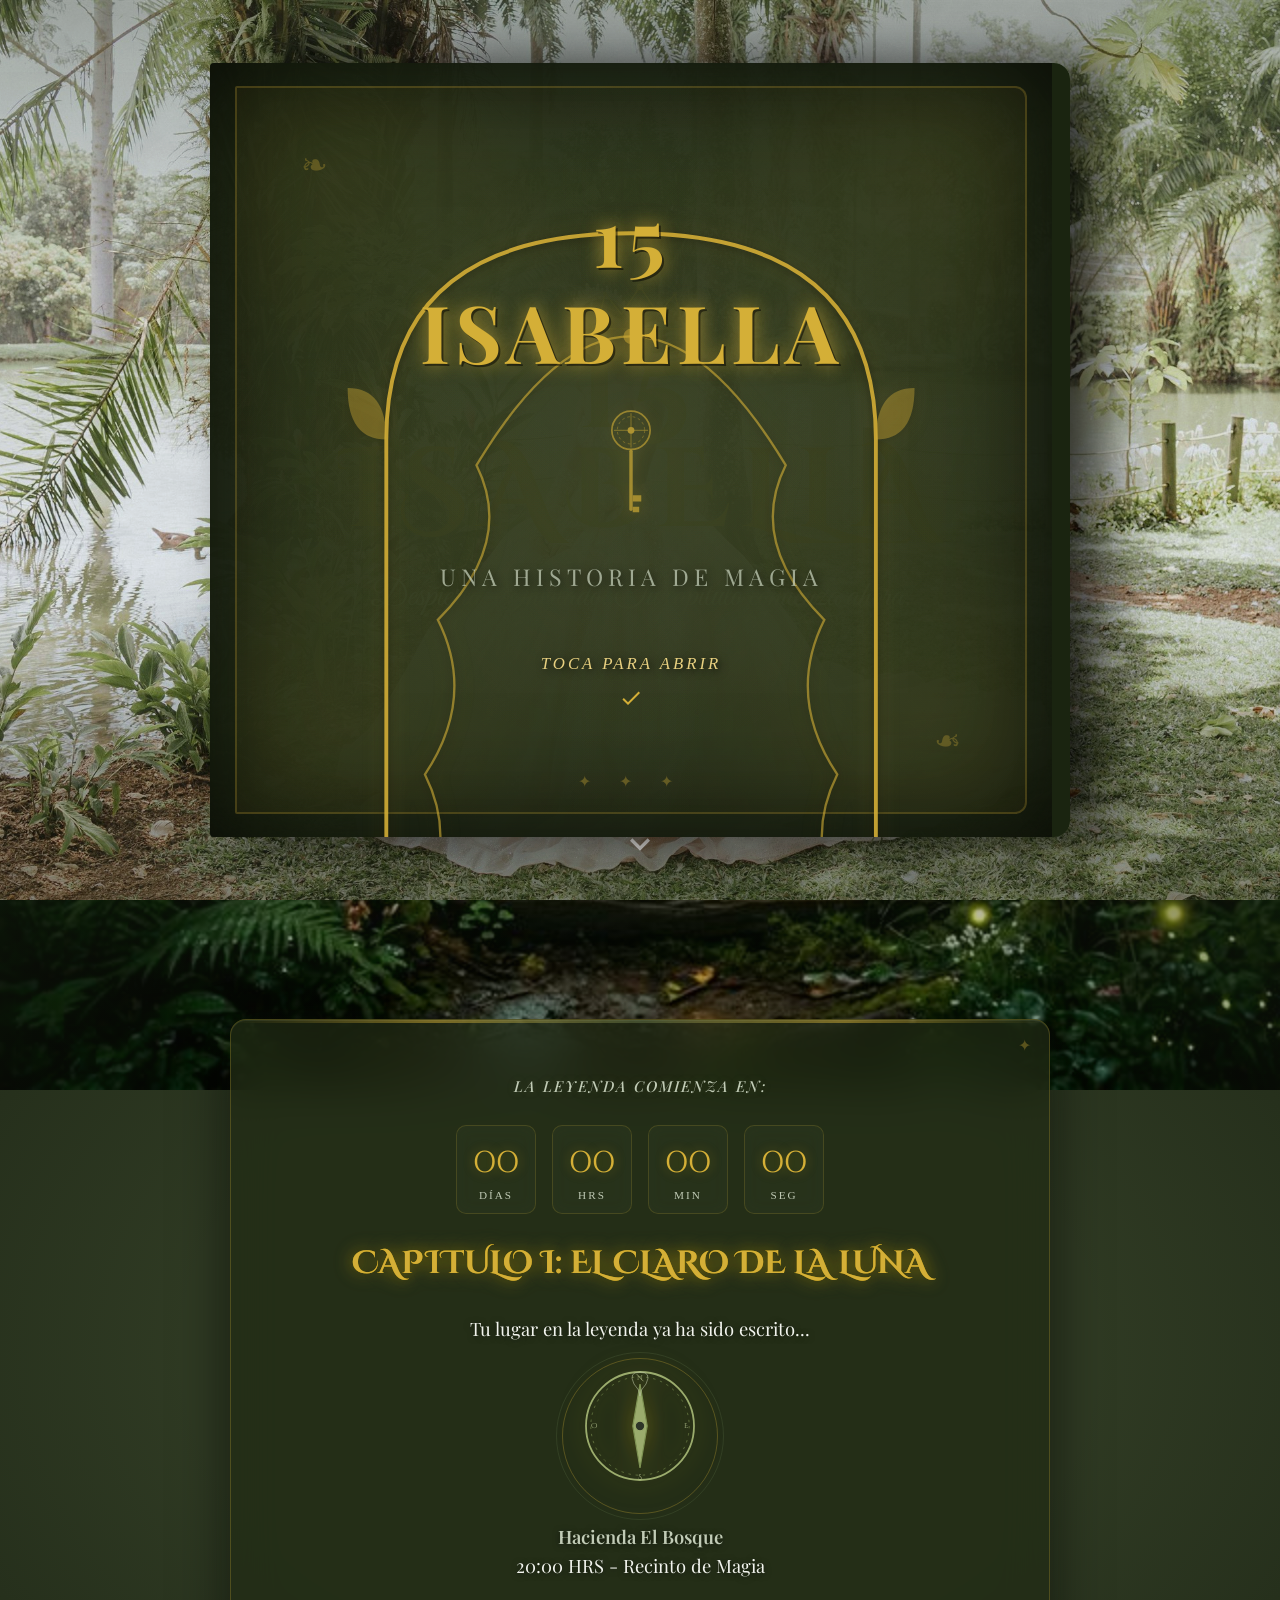
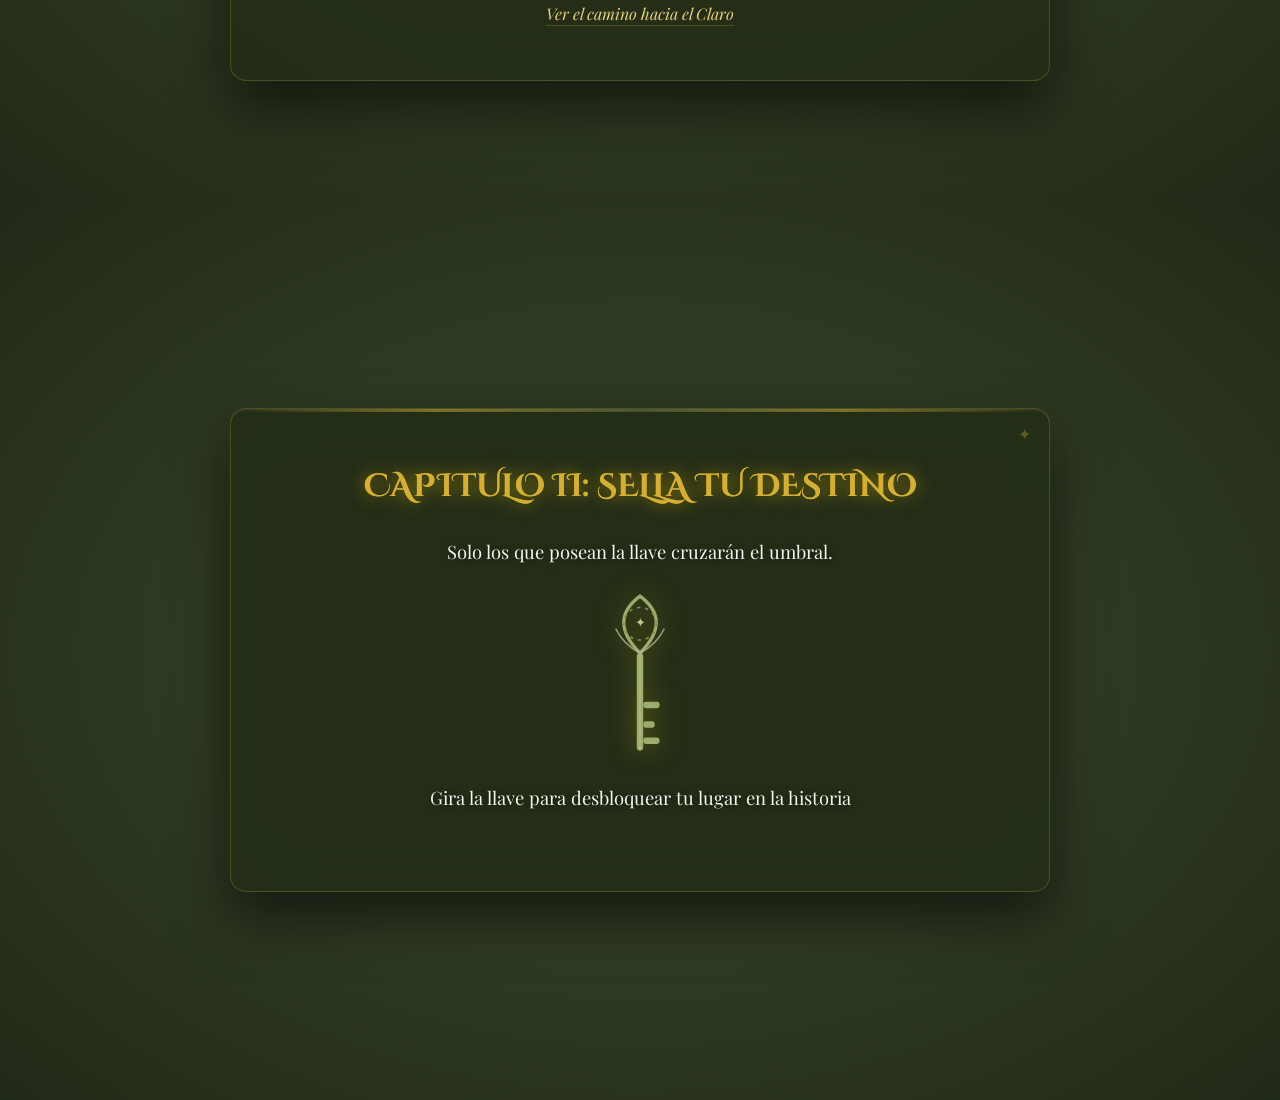
==== commit cf06862e: "Add files via upload" ====
--- a/INVITACION DIGITAL 15 AÑOS 3/index.html
+++ b/INVITACION DIGITAL 15 AÑOS 3/index.html
@@ -26,9 +26,47 @@
             <div class="book-pages-bottom"></div>
 
             <div class="cover-content">
-                <h1 class="legend-text">La Leyenda</h1>
-                <p>Dicen las antiguas crónicas que una vez cada 15 años, el bosque encantado revela su secreto más
-                    preciado...</p>
+                <!-- Intricate Botanical Frame SVG (Secret Garden style) -->
+                <svg class="botanical-arch-frame" viewBox="0 0 500 750" fill="none" xmlns="http://www.w3.org/2000/svg">
+                    <!-- Main Arched Border -->
+                    <path d="M60 700 V220 Q60 60 250 60 Q440 60 440 220 V700" stroke="#D4AF37" stroke-width="3"
+                        opacity="0.9" />
+                    <!-- Ornate Art Nouveau Vines -->
+                    <path d="M75 600 Q120 540 90 480 Q130 420 100 360 Q160 300 130 240 Q190 140 250 140"
+                        stroke="#D4AF37" stroke-width="1.8" opacity="0.6" />
+                    <path d="M425 600 Q380 540 410 480 Q370 420 400 360 Q340 300 370 240 Q310 140 250 140"
+                        stroke="#D4AF37" stroke-width="1.8" opacity="0.6" />
+                    <!-- Leaves & Floral accents -->
+                    <circle cx="250" cy="140" r="6" fill="#D4AF37" opacity="0.5" />
+                    <path d="M60 220 Q30 220 30 180 Q60 180 60 220" fill="#D4AF37" opacity="0.4" />
+                    <path d="M440 220 Q470 220 470 180 Q440 180 440 220" fill="#D4AF37" opacity="0.4" />
+                    <!-- Detailed corner clusters -->
+                    <path d="M100 680 Q120 640 150 660 Q180 680 200 640" stroke="#D4AF37" stroke-width="1.2"
+                        opacity="0.3" />
+                    <path d="M400 680 Q380 640 350 660 Q320 680 300 640" stroke="#D4AF37" stroke-width="1.2"
+                        opacity="0.3" />
+                </svg>
+
+                <h1 class="legend-text">15<br>ISABELLA</h1>
+
+                <!-- Ornate Filigree Circular Key (Secret Garden style) -->
+                <svg class="book-botanical-key" viewBox="0 0 100 180" fill="none" xmlns="http://www.w3.org/2000/svg"
+                    style="width: 120px; margin: -0.5rem auto 1rem;">
+                    <!-- Circular Ornate Handle -->
+                    <circle cx="50" cy="40" r="28" stroke="#D4AF37" stroke-width="2.5" opacity="0.8" />
+                    <circle cx="50" cy="40" r="20" stroke="#D4AF37" stroke-width="1.2" stroke-dasharray="4 4"
+                        opacity="0.6" />
+                    <!-- Internal Filigree Cross -->
+                    <path d="M50 15 V65 M25 40 H75" stroke="#D4AF37" stroke-width="1.8" opacity="0.5" />
+                    <circle cx="50" cy="40" r="5" fill="#D4AF37" />
+                    <!-- Key Shaft -->
+                    <rect x="47.5" y="68" width="5" height="90" rx="2.5" fill="#D4AF37" opacity="0.9" />
+                    <!-- Ornate Teeth -->
+                    <path d="M52.5 135 H65 V144 H52.5 M52.5 152 H62 V160 H52.5" fill="#D4AF37" opacity="0.9" />
+                </svg>
+
+                <p class="book-author">UNA HISTORIA DE MAGIA</p>
+
                 <div class="tap-to-open">
                     <p>Toca para abrir</p>
                     <svg viewBox="0 0 24 24">
@@ -44,10 +82,23 @@
     <section id="hero" class="section">
         <div class="hero-content">
             <div class="crown-icon">
-                <svg viewBox="0 0 100 50" style="width: 100px; height: 50px;">
-                    <path d="M10,40 L90,40 L80,10 L65,30 L50,5 L35,30 L20,10 Z" fill="none" stroke="#D4AF37"
-                        stroke-width="2" />
-                    <circle cx="50" cy="5" r="3" fill="#D4AF37" />
+                <!-- Elegant botanical crown - olive and gold -->
+                <svg viewBox="0 0 120 65" style="width: 110px; height: 60px;">
+                    <!-- Crown base -->
+                    <path d="M12,52 L108,52 L98,14 L80,36 L60,6 L40,36 L22,14 Z" fill="none" stroke="#D4AF37"
+                        stroke-width="1.5" stroke-linejoin="round" />
+                    <!-- Crown gems -->
+                    <circle cx="60" cy="6" r="3.5" fill="#D4AF37" />
+                    <circle cx="22" cy="14" r="2.5" fill="rgba(212,175,55,0.6)" />
+                    <circle cx="98" cy="14" r="2.5" fill="rgba(212,175,55,0.6)" />
+                    <!-- Botanical leaves around crown -->
+                    <path d="M4 52 Q0 40 8 36 Q10 46 4 52Z" fill="rgba(143,166,106,0.5)" />
+                    <path d="M116 52 Q120 40 112 36 Q110 46 116 52Z" fill="rgba(143,166,106,0.5)" />
+                    <!-- Crown base line -->
+                    <line x1="12" y1="52" x2="108" y2="52" stroke="#D4AF37" stroke-width="1.5" />
+                    <!-- Small stars -->
+                    <text x="38" y="44" fill="rgba(212,175,55,0.5)" font-size="8" text-anchor="middle">✦</text>
+                    <text x="82" y="44" fill="rgba(212,175,55,0.5)" font-size="8" text-anchor="middle">✦</text>
                 </svg>
             </div>
             <h2 class="hero-title metallic-text">15<br>ISABELLA</h2>
@@ -76,13 +127,38 @@
                 <p>Tu lugar en la leyenda ya ha sido escrito...</p>
 
                 <div class="compass-wrapper">
-                    <img src="img/golden_compass_hd.png" alt="Brújula Mística" class="artifact-img" id="open-map"
-                        style="border-radius: 50%;">
+                    <!-- Handcrafted Botanical Compass SVG -->
+                    <svg id="open-map" class="artifact-img botanical-compass" viewBox="0 0 100 100"
+                        xmlns="http://www.w3.org/2000/svg">
+                        <!-- Compass outer ring -->
+                        <circle cx="50" cy="50" r="45" fill="none" stroke="var(--gold-warm)" stroke-width="1.5" />
+                        <circle cx="50" cy="50" r="41" fill="none" stroke="var(--gold-deep)" stroke-width="0.5"
+                            stroke-dasharray="2 4" />
+                        <!-- Compass needle -->
+                        <g class="needle">
+                            <path d="M50 15 L56 50 L50 85 L44 50 Z" fill="var(--gold-warm)" stroke="var(--gold-deep)"
+                                stroke-width="1" />
+                            <circle cx="50" cy="50" r="4" fill="var(--olive-bark)" stroke="var(--gold-warm)"
+                                stroke-width="1" />
+                        </g>
+                        <!-- Botanical details around ring -->
+                        <path d="M50 5 Q40 5 45 15 Q50 20 50 25" fill="none" stroke="var(--sage-olive)"
+                            stroke-width="0.8" opacity="0.6" />
+                        <path d="M50 5 Q60 5 55 15 Q50 20 50 25" fill="none" stroke="var(--sage-olive)"
+                            stroke-width="0.8" opacity="0.6" />
+                        <!-- Small leaf icons at cardinal points -->
+                        <text x="50" y="12" fill="var(--gold-light)" font-size="6" text-anchor="middle"
+                            font-family="Cinzel Decorative">N</text>
+                        <text x="88" y="52" fill="var(--gold-light)" font-size="6" text-anchor="middle"
+                            font-family="Cinzel Decorative">E</text>
+                        <text x="50" y="94" fill="var(--gold-light)" font-size="6" text-anchor="middle"
+                            font-family="Cinzel Decorative">S</text>
+                        <text x="12" y="52" fill="var(--gold-light)" font-size="6" text-anchor="middle"
+                            font-family="Cinzel Decorative">O</text>
+                    </svg>
                 </div>
                 <p><strong>Hacienda El Bosque</strong><br>20:00 HRS - Recinto de Magia</p>
-                <a href="https://maps.google.com" target="_blank"
-                    style="color: #6d4c41; text-decoration: underline; font-style: italic;">Ver el camino hacia el
-                    Claro</a>
+                <a href="https://maps.google.com" target="_blank">Ver el camino hacia el Claro</a>
             </div>
         </section>
 
@@ -92,9 +168,31 @@
                 <h2 class="metallic-text">Capitulo II: Sella tu Destino</h2>
                 <p>Solo los que posean la llave cruzarán el umbral.</p>
 
-                <img src="img/mystic_key_icon.png" alt="Llave Mística" class="artifact-img key-icon-premium"
-                    id="rsvp-key-btn" style="mix-blend-mode: multiply;">
-                <p id="rsvp-instruction">Gira la llave para confirmar tu presencia</p>
+                <!-- Handcrafted Botanical Key SVG -->
+                <svg id="rsvp-key-btn" class="artifact-img key-icon-premium botanical-key" viewBox="0 0 80 120"
+                    xmlns="http://www.w3.org/2000/svg">
+                    <!-- Elegant Handle (Heart with vines) -->
+                    <path d="M40 40 Q20 20 40 5 Q60 20 40 40 Z" fill="none" stroke="var(--gold-warm)"
+                        stroke-width="2" />
+                    <circle cx="40" cy="22" r="10" fill="none" stroke="var(--gold-deep)" stroke-width="1"
+                        stroke-dasharray="2 3" />
+                    <!-- Vines around handle -->
+                    <path d="M25 25 Q30 35 40 40" fill="none" stroke="var(--sage-olive)" stroke-width="1"
+                        opacity="0.7" />
+                    <path d="M55 25 Q50 35 40 40" fill="none" stroke="var(--sage-olive)" stroke-width="1"
+                        opacity="0.7" />
+                    <!-- Key shaft -->
+                    <rect x="38" y="40" width="4" height="60" rx="2" fill="var(--gold-warm)" />
+                    <rect x="39.5" y="40" width="1" height="60" fill="var(--gold-light)" opacity="0.5" />
+                    <!-- Key Teeth -->
+                    <rect x="42" y="70" width="10" height="4" rx="1.5" fill="var(--gold-warm)" />
+                    <rect x="42" y="82" width="7" height="4" rx="1.5" fill="var(--gold-warm)" />
+                    <rect x="42" y="92" width="10" height="4" rx="1.5" fill="var(--gold-warm)" />
+                    <!-- Small Sparkle in handle -->
+                    <text x="40" y="24" fill="var(--gold-light)" font-size="8" text-anchor="middle"
+                        class="twinkle-star">✦</text>
+                </svg>
+                <p id="rsvp-instruction">Gira la llave para desbloquear tu lugar en la historia</p>
 
                 <form id="rsvp-form" class="rsvp-form" style="display: none; margin-top: 2rem;">
                     <div style="display: flex; flex-direction: column; gap: 1rem;">
--- a/INVITACION DIGITAL 15 AÑOS 3/style.css
+++ b/INVITACION DIGITAL 15 AÑOS 3/style.css
@@ -1,17 +1,36 @@
-@import url('https://fonts.googleapis.com/css2?family=Cinzel:wght@400;700&family=Italiana&family=Great+Vibes&family=Special+Elite&display=swap');
-
+@import url('https://fonts.googleapis.com/css2?family=Cinzel+Decorative:wght@400;700&family=Playfair+Display:ital,wght@0,400..900;1,400..900&family=Great+Vibes&family=Sacramento&family=Italiana&display=swap');
+
+/* ==================== OLIVE BOTANICAL PALETTE ==================== */
 :root {
-    --deep-emerald: #013220;
-    --dark-violet: #1a0026;
-    --old-gold: #D4AF37;
-    --fairy-green: #00ff88;
-    --mist-color: rgba(14, 48, 14, 0.4);
-    --text-primary: #f0f0f0;
-    --glass-bg: rgba(0, 20, 10, 0.55);
-    --glass-border: rgba(212, 175, 55, 0.3);
-    --foil-shine: linear-gradient(110deg, #D4AF37 40%, #fff 50%, #D4AF37 60%);
-}
-
+    /* Olive color palette */
+    --olive-bark: #2F3A23;
+    /* Darkest - backgrounds */
+    --olive-moss: #5F6F4A;
+    /* Dark olive - primary */
+    --classic-olive: #8A9B6E;
+    /* Mid olive - accents */
+    --sage-olive: #C1CBB6;
+    /* Light sage */
+    --olive-cream: #F2F4EE;
+    /* Almost white */
+
+    /* Gold tones - warm, not neon */
+    --gold-deep: #B8960C;
+    --gold-warm: #D4AF37;
+    --gold-light: #E8D080;
+    --gold-shine: linear-gradient(110deg, #B8960C 30%, #E8D080 50%, #B8960C 70%);
+
+    /* Glass cards */
+    --glass-bg: rgba(32, 42, 20, 0.72);
+    --glass-border: rgba(212, 175, 55, 0.25);
+
+    /* Text */
+    --text-light: #F2F4EE;
+    --text-gold: #D4AF37;
+    --text-sage: #C1CBB6;
+}
+
+/* ==================== RESET ==================== */
 * {
     margin: 0;
     padding: 0;
@@ -19,22 +38,22 @@
 }
 
 body {
-    background: #000 url('img/enchanted_forest_bg.png') center/cover no-repeat fixed;
-    color: var(--text-primary);
-    font-family: 'Italiana', serif;
+    background: var(--olive-bark) url('img/enchanted_forest_bg.png') center/cover no-repeat fixed;
+    color: var(--text-light);
+    font-family: 'Playfair Display', serif;
     overflow-x: hidden;
     scroll-behavior: smooth;
-    cursor: url('data:image/svg+xml;utf8,<svg xmlns="http://www.w3.org/2000/svg" width="24" height="24" viewBox="0 0 24 24" fill="none" stroke="%23cfb53b" stroke-width="2" stroke-linecap="round" stroke-linejoin="round"><circle cx="12" cy="12" r="3"></circle></svg>') 12 12, auto;
-}
-
-/* ==================== FAIRY TALE ANIMATIONS ==================== */
-
-/* Floating Magic Sparkles */
+    cursor: url('data:image/svg+xml;utf8,<svg xmlns="http://www.w3.org/2000/svg" width="20" height="20" viewBox="0 0 20 20"><circle cx="10" cy="10" r="3" fill="%23D4AF37" opacity="0.7"/></svg>') 10 10, auto;
+}
+
+/* ==================== PARTICLE ANIMATIONS ==================== */
+
+/* Sparkle - warm gold */
 .sparkle {
     position: fixed;
-    width: 6px;
-    height: 6px;
-    background: radial-gradient(circle, #fff 0%, #D4AF37 40%, transparent 70%);
+    width: 5px;
+    height: 5px;
+    background: radial-gradient(circle, #F2F4EE 0%, #D4AF37 45%, transparent 70%);
     border-radius: 50%;
     pointer-events: none;
     z-index: 9;
@@ -48,86 +67,74 @@
         transform: translateY(0) scale(0);
     }
 
-    10% {
-        opacity: 1;
-        transform: translateY(-20px) scale(1);
-    }
-
-    50% {
-        opacity: 0.8;
-        transform: translateY(-80px) scale(1.2);
-    }
-
-    90% {
-        opacity: 0.3;
-        transform: translateY(-150px) scale(0.5);
+    15% {
+        opacity: 0.9;
+        transform: translateY(-25px) scale(1);
+    }
+
+    60% {
+        opacity: 0.6;
+        transform: translateY(-90px) scale(1.1);
     }
 
     100% {
         opacity: 0;
-        transform: translateY(-180px) scale(0);
-    }
-}
-
-/* Floating Butterflies → Magical Glowing Orbs */
+        transform: translateY(-190px) scale(0);
+    }
+}
+
+/* Glowing orbs - olive gold */
 .butterfly {
     position: fixed;
     pointer-events: none;
     z-index: 12;
     opacity: 0;
-    width: 10px;
-    height: 10px;
     border-radius: 50%;
-    background: radial-gradient(circle, rgba(212, 175, 55, 0.9), rgba(0, 255, 136, 0.4), transparent);
-    box-shadow: 0 0 12px 4px rgba(212, 175, 55, 0.5), 0 0 25px 8px rgba(0, 255, 136, 0.2);
+    background: radial-gradient(circle, rgba(212, 175, 55, 0.95), rgba(139, 155, 110, 0.5), transparent);
+    box-shadow: 0 0 10px 3px rgba(212, 175, 55, 0.4), 0 0 22px 6px rgba(143, 166, 106, 0.15);
     animation: butterfly-fly var(--fly-duration) var(--fly-delay) infinite ease-in-out;
 }
 
 @keyframes butterfly-fly {
     0% {
         opacity: 0;
-        transform: translate(0, 0) rotate(0deg) scale(0.5);
-    }
-
-    10% {
-        opacity: 0.9;
-        transform: translate(20px, -30px) rotate(10deg) scale(1);
-    }
-
-    25% {
-        transform: translate(-40px, -80px) rotate(-15deg) scale(1.1);
-    }
-
-    50% {
-        opacity: 0.7;
-        transform: translate(60px, -160px) rotate(20deg) scale(0.9);
-    }
-
-    75% {
-        transform: translate(-30px, -240px) rotate(-10deg) scale(1);
-    }
-
-    90% {
-        opacity: 0.4;
+        transform: translate(0, 0) scale(0.4);
+    }
+
+    12% {
+        opacity: 0.85;
+        transform: translate(18px, -28px) scale(1);
+    }
+
+    30% {
+        transform: translate(-35px, -75px) scale(1.1);
+    }
+
+    55% {
+        opacity: 0.6;
+        transform: translate(55px, -155px) scale(0.9);
+    }
+
+    80% {
+        opacity: 0.3;
+        transform: translate(-25px, -230px) scale(0.8);
     }
 
     100% {
         opacity: 0;
-        transform: translate(40px, -320px) rotate(15deg) scale(0.3);
-    }
-}
-
-/* Falling Enchanted Particles → Glowing Golden Petals */
+        transform: translate(30px, -310px) scale(0.2);
+    }
+}
+
+/* Falling golden petals */
 .fairy-leaf {
     position: fixed;
     pointer-events: none;
     z-index: 7;
     opacity: 0;
-    width: 6px;
-    height: 6px;
-    border-radius: 50% 0 50% 0;
-    background: radial-gradient(circle, rgba(212, 175, 55, 0.8), rgba(255, 223, 130, 0.3));
-    box-shadow: 0 0 8px 3px rgba(212, 175, 55, 0.4), 0 0 16px 6px rgba(0, 255, 136, 0.15);
+    border-radius: 50% 10% 50% 10%;
+    background: radial-gradient(ellipse, rgba(212, 175, 55, 0.85), rgba(184, 150, 12, 0.3));
+    box-shadow: 0 0 7px 2px rgba(212, 175, 55, 0.35), 0 0 14px 4px rgba(143, 166, 106, 0.1);
     animation: leaf-fall var(--leaf-duration) var(--leaf-delay) infinite linear;
 }
 
@@ -138,28 +145,26 @@
     }
 
     10% {
-        opacity: 0.8;
-    }
-
-    50% {
-        opacity: 0.6;
-        transform: translate(var(--leaf-x), 50vh) rotate(180deg);
+        opacity: 0.75;
+    }
+
+    55% {
+        opacity: 0.5;
+        transform: translate(var(--leaf-x), 50vh) rotate(160deg);
     }
 
     100% {
         opacity: 0;
-        transform: translate(calc(var(--leaf-x) * -0.5), 110vh) rotate(360deg);
-    }
-}
-
-/* Magic Dust Trail on sections */
+        transform: translate(calc(var(--leaf-x) * -0.4), 110vh) rotate(340deg);
+    }
+}
+
+/* Magic dust */
 .magic-dust {
     position: absolute;
-    width: 3px;
-    height: 3px;
-    background: #D4AF37;
     border-radius: 50%;
-    box-shadow: 0 0 6px 2px rgba(212, 175, 55, 0.6), 0 0 15px 4px rgba(0, 255, 136, 0.3);
+    background: var(--gold-warm);
+    box-shadow: 0 0 5px 2px rgba(212, 175, 55, 0.5), 0 0 12px 3px rgba(143, 166, 106, 0.2);
     pointer-events: none;
     z-index: 20;
     opacity: 0;
@@ -174,18 +179,49 @@
         transform: scale(0);
     }
 
-    30% {
+    35% {
+        opacity: 0.9;
+        transform: scale(1.6);
+    }
+
+    70% {
+        opacity: 0.4;
+        transform: scale(0.8);
+    }
+}
+
+/* Fireflies */
+.firefly {
+    position: fixed;
+    width: 3px;
+    height: 3px;
+    border-radius: 50%;
+    pointer-events: none;
+    z-index: 8;
+    opacity: 0;
+}
+
+@keyframes fly-fire {
+    0% {
+        transform: translate(0, 0);
+        opacity: 0;
+    }
+
+    20% {
         opacity: 1;
-        transform: scale(1.5);
-    }
-
-    70% {
-        opacity: 0.5;
-        transform: scale(0.8);
-    }
-}
-
-/* Enchanted Glow Pulse on whole page */
+    }
+
+    80% {
+        opacity: 0.8;
+    }
+
+    100% {
+        transform: translate(var(--x), var(--y));
+        opacity: 0;
+    }
+}
+
+/* Ambient page glow - olive tint */
 body::after {
     content: '';
     position: fixed;
@@ -193,23 +229,23 @@
     left: 0;
     width: 100%;
     height: 100%;
-    background: radial-gradient(ellipse at 50% 100%, rgba(0, 255, 136, 0.05) 0%, transparent 60%);
+    background: radial-gradient(ellipse at 50% 100%, rgba(95, 111, 74, 0.04) 0%, transparent 60%);
     pointer-events: none;
     z-index: 3;
-    animation: forest-glow 8s infinite alternate ease-in-out;
+    animation: forest-glow 10s infinite alternate ease-in-out;
 }
 
 @keyframes forest-glow {
     0% {
-        opacity: 0.3;
-    }
-
-    100% {
-        opacity: 0.8;
-    }
-}
-
-/* ==================== BASE SECTIONS ==================== */
+        opacity: 0.2;
+    }
+
+    100% {
+        opacity: 0.6;
+    }
+}
+
+/* ==================== SECTIONS ==================== */
 .section {
     min-height: 100vh;
     width: 100vw;
@@ -224,25 +260,18 @@
     background: transparent;
 }
 
-/* Vignette overlay */
 .section::before {
     content: '';
     position: absolute;
-    top: 0;
-    left: 0;
-    right: 0;
-    bottom: 0;
-    background: radial-gradient(circle, transparent 55%, rgba(0, 0, 0, 0.5) 100%);
+    inset: 0;
+    background: radial-gradient(ellipse at center, transparent 50%, rgba(20, 28, 14, 0.55) 100%);
     z-index: 1;
 }
 
-/* ==================== VOLUMETRIC FOG ==================== */
+/* ==================== SUBTLE FOG ==================== */
 .fogwrapper {
     position: fixed;
-    top: 0;
-    left: 0;
-    width: 100%;
-    height: 100%;
+    inset: 0;
     z-index: 5;
     pointer-events: none;
     overflow: hidden;
@@ -260,21 +289,21 @@
 }
 
 #foglayer_01 {
-    animation: fogmove 70s linear infinite, fogfade 20s ease-in-out infinite alternate;
+    animation: fogmove 75s linear infinite, fogfade 22s ease-in-out infinite alternate;
     opacity: 0.03;
     z-index: 10;
 }
 
 #foglayer_02 {
-    animation: fogmove 110s linear reverse infinite;
-    opacity: 0.02;
+    animation: fogmove 115s linear reverse infinite;
+    opacity: 0.018;
     z-index: 6;
     transform: scale(1.4) translateY(20vh);
 }
 
 #foglayer_03 {
-    animation: fogmove 160s linear infinite;
-    opacity: 0.015;
+    animation: fogmove 170s linear infinite;
+    opacity: 0.012;
     z-index: 25;
     transform: scale(2) translateY(-10vh);
 }
@@ -291,23 +320,20 @@
 
 @keyframes fogfade {
     0% {
-        opacity: 0.02;
-    }
-
-    100% {
-        opacity: 0.05;
-    }
-}
-
-/* ==================== FAIRY TALE BOOK PROLOGUE ==================== */
+        opacity: 0.015;
+    }
+
+    100% {
+        opacity: 0.04;
+    }
+}
+
+/* ==================== BOOK PROLOGUE — SECRET GARDEN STYLE ==================== */
 .fullscreen-book {
     position: fixed;
-    top: 0;
-    left: 0;
-    width: 100vw;
-    height: 100vh;
+    inset: 0;
     z-index: 100;
-    perspective: 2000px;
+    perspective: 2200px;
     background: transparent;
     display: flex;
     justify-content: center;
@@ -317,157 +343,274 @@
 
 .book-cover {
     position: relative;
-    width: 85vw;
-    max-width: 900px;
-    height: 85vh;
-    max-height: 1200px;
-    background: linear-gradient(135deg, rgba(5, 30, 15, 0.92), rgba(0, 15, 5, 0.95));
-    border-right: 15px solid rgba(10, 40, 20, 0.9);
-    border-radius: 5px 15px 15px 5px;
+    width: 82vw;
+    max-width: 860px;
+    height: 86vh;
+    max-height: 1150px;
+    /* Deep forest green fabric with botanical texture */
+    background:
+        radial-gradient(circle at 50% 50%, rgba(47, 58, 35, 0.95) 0%, rgba(32, 42, 20, 0.98) 100%),
+        url("data:image/svg+xml,%3Csvg viewBox='0 0 200 200' xmlns='http://www.w3.org/2000/svg'%3E%3Cfilter id='noiseFilter'%3E%3CfeTurbulence type='fractalNoise' baseFrequency='0.65' numOctaves='3' stitchTiles='stitch'/%3E%3C/filter%3E%3Crect width='100%25' height='100%25' filter='url(%23noiseFilter)' opacity='0.15'/%3E%3C/svg%3E");
+    border-right: 18px solid #1a2410;
+    border-radius: 4px 16px 16px 4px;
     box-shadow:
-        inset 0 0 150px rgba(0, 0, 0, 0.9),
-        30px 0 50px rgba(0, 0, 0, 0.8),
-        inset 0 0 80px rgba(0, 255, 136, 0.05);
+        inset 0 0 120px rgba(0, 0, 0, 0.85),
+        35px 0 60px rgba(0, 0, 0, 0.75),
+        inset 0 0 60px rgba(143, 166, 106, 0.04);
     display: flex;
     justify-content: center;
     align-items: center;
     transform-origin: left center;
-    transition: transform 2.5s cubic-bezier(0.645, 0.045, 0.355, 1);
+    transition: transform 2.6s cubic-bezier(0.645, 0.045, 0.355, 1);
     z-index: 105;
     transform-style: preserve-3d;
-}
-
-/* Simulated stacked pages on the right edge */
+    overflow: hidden;
+    padding: 2rem;
+}
+
+.cover-content {
+    display: flex;
+    flex-direction: column;
+    align-items: center;
+    justify-content: center;
+    width: 90%;
+    height: 90%;
+    text-align: center;
+}
+
+
+/* Botanical arched frame - gold embossed style */
+.botanical-arch-frame {
+    position: absolute;
+    inset: 4%;
+    pointer-events: none;
+    z-index: 1;
+    filter: drop-shadow(0 2px 4px rgba(0, 0, 0, 0.5)) drop-shadow(0 0 10px rgba(212, 175, 55, 0.2));
+}
+
+/* Author text - positioned above the tap button */
+.book-author {
+    font-family: 'Playfair Display', serif;
+    font-size: 0.9rem;
+    color: var(--gold-warm);
+    letter-spacing: 5px;
+    text-transform: uppercase;
+    opacity: 0.75;
+    z-index: 2;
+    margin-top: 1rem;
+    margin-bottom: 0.5rem;
+    text-shadow: 1px 1px 2px rgba(0, 0, 0, 0.8);
+}
+
+/* Botanical embossed pattern overlay */
+.book-cover::before {
+    content: '';
+    position: absolute;
+    inset: 3%;
+    border: 2px solid rgba(212, 175, 55, 0.22);
+    border-radius: 2px 12px 12px 2px;
+    pointer-events: none;
+    background:
+        /* corner stars */
+        radial-gradient(circle at 12% 12%, rgba(212, 175, 55, 0.08) 0%, transparent 40%),
+        radial-gradient(circle at 88% 12%, rgba(212, 175, 55, 0.08) 0%, transparent 40%),
+        radial-gradient(circle at 12% 88%, rgba(212, 175, 55, 0.08) 0%, transparent 40%),
+        radial-gradient(circle at 88% 88%, rgba(212, 175, 55, 0.08) 0%, transparent 40%),
+        /* center glow */
+        radial-gradient(ellipse at 50% 50%, rgba(212, 175, 55, 0.05) 0%, transparent 60%);
+}
+
+/* Inner botanical border */
+.book-cover::after {
+    content: '✦  ✦  ✦';
+    position: absolute;
+    bottom: 6%;
+    left: 50%;
+    transform: translateX(-50%);
+    color: rgba(212, 175, 55, 0.35);
+    font-size: 1rem;
+    letter-spacing: 12px;
+    pointer-events: none;
+}
+
+/* Book spine and thickness detailing */
 .book-pages-right {
     position: absolute;
-    top: 2%;
-    right: -40px;
-    width: 40px;
-    height: 96%;
-    background: repeating-linear-gradient(to bottom, #1a3d2a 0px, #0d2618 2px, #153322 4px);
+    top: 1%;
+    right: -45px;
+    width: 45px;
+    height: 98%;
+    background: repeating-linear-gradient(to bottom, #d4af37 0px, #b8960c 1px, #d4af37 2px);
+    background-size: 100% 3.5px;
     transform-origin: left center;
     transform: rotateY(90deg);
-    border-radius: 0 5px 5px 0;
-    box-shadow: inset -10px 0 20px rgba(0, 0, 0, 0.8);
-}
-
-/* Simulated stacked pages on the bottom edge */
+    border-radius: 0 4px 4px 0;
+    box-shadow:
+        inset -15px 0 35px rgba(0, 0, 0, 0.95),
+        2px 0 10px rgba(212, 175, 55, 0.3);
+}
+
 .book-pages-bottom {
     position: absolute;
-    bottom: -40px;
-    left: 2%;
-    width: 96%;
-    height: 40px;
-    background: repeating-linear-gradient(to right, #1a3d2a 0px, #0d2618 2px, #153322 4px);
+    bottom: -45px;
+    left: 1%;
+    width: 98%;
+    height: 45px;
+    background: repeating-linear-gradient(to right, #d4af37 0px, #b8960c 1px, #d4af37 2px);
+    background-size: 3.5px 100%;
     transform-origin: top center;
     transform: rotateX(-90deg);
-    border-radius: 0 0 5px 5px;
-    box-shadow: inset 0 -10px 20px rgba(0, 0, 0, 0.8);
-}
-
-.book-cover::before {
-    content: '';
-    position: absolute;
-    top: 2%;
-    left: 2%;
-    bottom: 2%;
-    right: 2%;
-    border: 3px double rgba(212, 175, 55, 0.4);
-    pointer-events: none;
-    transform: translateZ(1px);
-}
-
-/* Vine decorations on book */
-.book-cover::after {
-    content: '🌿';
-    position: absolute;
-    top: 8%;
-    left: 50%;
-    transform: translateX(-50%);
-    font-size: 2rem;
-    opacity: 0.7;
-    animation: sway 4s ease-in-out infinite alternate;
-}
-
-@keyframes sway {
-    0% {
-        transform: translateX(-50%) rotate(-5deg);
-    }
-
-    100% {
-        transform: translateX(-50%) rotate(5deg);
-    }
+    border-radius: 0 0 4px 4px;
+    box-shadow:
+        inset 0 -15px 35px rgba(0, 0, 0, 0.95),
+        0 2px 10px rgba(212, 175, 55, 0.3);
+}
+
+/* Secret Garden Style Title */
+.legend-text {
+    font-family: 'Playfair Display', serif !important;
+    font-size: 4.8rem !important;
+    font-weight: 800 !important;
+    letter-spacing: 6px !important;
+    text-transform: uppercase;
+    color: var(--gold-warm) !important;
+    line-height: 1.1 !important;
+    margin-bottom: 1.5rem !important;
+    text-align: center;
+    text-shadow:
+        2px 2px 0px rgba(0, 0, 0, 0.4),
+        0 0 25px rgba(212, 175, 55, 0.3);
+    position: relative;
+    z-index: 2;
 }
 
 .book-cover.open {
-    transform: rotateY(-110deg);
-}
-
+    transform: rotateY(-112deg);
+}
+
+/* Book content */
 .cover-content {
     text-align: center;
-    padding: 3rem;
-    max-width: 800px;
-}
-
-.cover-content h1 {
-    font-size: 4.5rem;
-    color: #D4AF37;
-    font-family: 'Great Vibes', cursive;
-    text-shadow: 0 0 30px rgba(212, 175, 55, 0.6), 0 0 60px rgba(0, 255, 136, 0.2);
-    margin-bottom: 2rem;
-    animation: title-glow 3s ease-in-out infinite alternate;
+    padding: 3.5rem;
+    max-width: 780px;
+    position: relative;
+    z-index: 2;
+}
+
+/* Decorative botanical key icon in the book */
+.book-botanical-key {
+    width: 70px;
+    height: auto;
+    margin: 0 auto 1.5rem;
+    display: block;
+    opacity: 0.75;
+    filter: drop-shadow(0 0 8px rgba(212, 175, 55, 0.4));
+    animation: key-glow 3s ease-in-out infinite alternate;
+}
+
+@keyframes key-glow {
+    0% {
+        opacity: 0.6;
+        filter: drop-shadow(0 0 6px rgba(212, 175, 55, 0.3));
+    }
+
+    100% {
+        opacity: 0.85;
+        filter: drop-shadow(0 0 16px rgba(212, 175, 55, 0.6));
+    }
+}
+
+/* Secret Garden Style Title */
+.legend-text {
+    font-family: 'Playfair Display', serif !important;
+    font-size: 5rem !important;
+    font-weight: 700 !important;
+    letter-spacing: 5px !important;
+    text-transform: uppercase;
+    color: var(--gold-warm) !important;
+    line-height: 1.2 !important;
+    margin-bottom: 2rem !important;
+    text-shadow:
+        2px 2px 0px rgba(0, 0, 0, 0.5),
+        0 0 20px rgba(212, 175, 55, 0.4);
+    filter: drop-shadow(0 0 8px rgba(212, 175, 55, 0.3));
 }
 
 @keyframes title-glow {
     0% {
-        text-shadow: 0 0 20px rgba(212, 175, 55, 0.4), 0 0 40px rgba(0, 255, 136, 0.1);
-    }
-
-    100% {
-        text-shadow: 0 0 40px rgba(212, 175, 55, 0.8), 0 0 80px rgba(0, 255, 136, 0.3);
+        text-shadow: 0 0 15px rgba(212, 175, 55, 0.3);
+    }
+
+    100% {
+        text-shadow: 0 0 35px rgba(212, 175, 55, 0.7), 0 0 65px rgba(143, 166, 106, 0.2);
     }
 }
 
 .cover-content p {
-    font-size: 1.6rem;
-    color: #c8e6c9;
-    line-height: 1.7;
+    font-family: 'Playfair Display', serif;
+    font-size: 1.45rem;
+    color: var(--sage-olive);
+    line-height: 1.6;
     text-shadow: 2px 2px 8px rgba(0, 0, 0, 0.9);
+    font-weight: 400;
+}
+
+/* Botanical corner ornaments */
+.cover-content::before {
+    content: '❧';
+    position: absolute;
+    top: 10px;
+    left: 20px;
+    color: rgba(212, 175, 55, 0.3);
+    font-size: 2rem;
+}
+
+.cover-content::after {
+    content: '❧';
+    position: absolute;
+    bottom: 10px;
+    right: 20px;
+    color: rgba(212, 175, 55, 0.3);
+    font-size: 2rem;
+    transform: scaleX(-1);
 }
 
 .tap-to-open {
-    margin-top: 4rem;
+    margin-top: 3rem;
     cursor: pointer;
-    animation: tap-pulse 2s infinite;
+    animation: tap-pulse 2.2s infinite;
 }
 
 .tap-to-open p {
-    font-size: 1.2rem;
-    color: #D4AF37;
+    font-family: 'Cormorant Garamond', serif;
+    font-size: 1.05rem;
+    color: var(--gold-light);
     font-style: italic;
+    letter-spacing: 3px;
     margin-bottom: 0.5rem;
+    text-transform: uppercase;
 }
 
 .tap-to-open svg {
-    width: 30px;
-    fill: #D4AF37;
+    width: 24px;
+    fill: var(--gold-warm);
 }
 
 @keyframes tap-pulse {
 
     0%,
     100% {
-        opacity: 0.5;
+        opacity: 0.45;
         transform: translateY(0);
     }
 
     50% {
         opacity: 1;
-        transform: translateY(10px);
-    }
-}
-
-/* Fairy Dust Burst */
+        transform: translateY(8px);
+    }
+}
+
+/* Fairy dust burst */
 #fairy-dust-burst {
     position: absolute;
     top: 50%;
@@ -483,9 +626,9 @@
     position: absolute;
     width: 4px;
     height: 4px;
-    background: #fff;
+    background: #F2F4EE;
     border-radius: 50%;
-    box-shadow: 0 0 10px 2px #D4AF37, 0 0 20px 5px #00ff88;
+    box-shadow: 0 0 8px 2px var(--gold-warm), 0 0 18px 4px rgba(143, 166, 106, 0.5);
     opacity: 0;
 }
 
@@ -510,30 +653,26 @@
 #hero::after {
     content: '';
     position: absolute;
-    top: 0;
-    left: 0;
-    right: 0;
-    bottom: 0;
+    inset: 0;
     background:
-        linear-gradient(to bottom, rgba(0, 10, 5, 0.3), transparent 30%),
-        linear-gradient(to top, rgba(0, 10, 5, 0.4), transparent 30%),
+        linear-gradient(to bottom, rgba(24, 32, 14, 0.35), transparent 35%),
+        linear-gradient(to top, rgba(24, 32, 14, 0.45), transparent 35%),
         url('img/2M5A4655_websize.JPG.jpeg') center/cover no-repeat;
     z-index: 1;
-    filter: brightness(1.1) saturate(1.3);
+    filter: brightness(1.05) saturate(1.1);
 }
 
 #hero.active::after {
-    filter: brightness(1.3) saturate(1.4);
-    animation: hero-reveal 2s ease-out forwards;
+    animation: hero-reveal 2.2s ease-out forwards;
 }
 
 @keyframes hero-reveal {
     0% {
-        filter: brightness(0.5) saturate(0.5) blur(5px);
-    }
-
-    100% {
-        filter: brightness(1.3) saturate(1.4) blur(0);
+        filter: brightness(0.4) saturate(0.5) blur(6px);
+    }
+
+    100% {
+        filter: brightness(1.05) saturate(1.1) blur(0);
     }
 }
 
@@ -543,16 +682,32 @@
     text-align: center;
 }
 
+/* Crown - olive/gold tones */
+.crown-icon {
+    animation: crown-float 4.5s ease-in-out infinite alternate;
+}
+
+@keyframes crown-float {
+    0% {
+        transform: translateY(0) scale(1);
+    }
+
+    100% {
+        transform: translateY(-12px) scale(1.04);
+    }
+}
+
+/* Metallic text — olive gold */
 .metallic-text {
-    font-family: 'Cinzel', serif;
-    background: var(--foil-shine);
+    font-family: 'Cinzel Decorative', serif;
+    background: var(--gold-shine);
     background-size: 300% 100%;
     -webkit-background-clip: text;
     background-clip: text;
     color: transparent;
-    animation: shine 5s linear infinite;
+    animation: shine 6s linear infinite;
     text-transform: uppercase;
-    filter: drop-shadow(0 0 10px rgba(212, 175, 55, 0.4));
+    filter: drop-shadow(0 0 8px rgba(184, 150, 12, 0.35));
 }
 
 @keyframes shine {
@@ -566,226 +721,262 @@
 }
 
 .hero-title {
-    font-size: 7.5rem;
-    line-height: 0.85;
-    letter-spacing: 12px;
+    font-size: 7rem;
+    line-height: 0.88;
+    letter-spacing: 10px;
     margin-bottom: 2rem;
-    text-shadow: 0 0 60px rgba(212, 175, 55, 0.9), 0 0 20px rgba(255, 255, 255, 0.5);
+    text-shadow: 0 0 50px rgba(184, 150, 12, 0.7), 0 0 15px rgba(242, 244, 238, 0.3);
     font-weight: 700;
 }
 
 .hero-subtitle {
     font-family: 'Great Vibes', cursive;
-    font-size: 1.8rem;
-    color: #c8e6c9;
-    text-shadow: 0 0 20px rgba(0, 0, 0, 0.9), 0 0 40px rgba(0, 255, 136, 0.3);
-}
-
-.crown-icon {
-    animation: crown-float 4s ease-in-out infinite alternate;
-}
-
-@keyframes crown-float {
-    0% {
-        transform: translateY(0) scale(1);
-    }
-
-    100% {
-        transform: translateY(-10px) scale(1.05);
-    }
-}
-
-/* ==================== GLASSMORPHISM ENCHANTED CARDS ==================== */
+    font-size: 2.2rem;
+    color: var(--sage-olive);
+    text-shadow: 0 0 20px rgba(0, 0, 0, 0.95), 0 0 40px rgba(143, 166, 106, 0.2);
+}
+
+/* ==================== BOTANICAL GLASSMORPHISM CARDS ==================== */
 .card {
     background: var(--glass-bg);
-    backdrop-filter: blur(20px);
-    -webkit-backdrop-filter: blur(20px);
+    backdrop-filter: blur(22px);
+    -webkit-backdrop-filter: blur(22px);
     padding: 3.5rem;
-    border-radius: 20px;
-    max-width: 850px;
+    border-radius: 16px;
+    max-width: 820px;
     width: 90%;
     position: relative;
     z-index: 15;
     box-shadow:
-        0 30px 60px rgba(0, 0, 0, 0.6),
-        inset 0 1px 0 rgba(255, 255, 255, 0.1),
-        0 0 40px rgba(0, 255, 136, 0.05);
+        0 25px 55px rgba(0, 0, 0, 0.55),
+        inset 0 1px 0 rgba(242, 244, 238, 0.07),
+        0 0 35px rgba(95, 111, 74, 0.08);
     border: 1px solid var(--glass-border);
-    color: var(--text-primary);
+    color: var(--text-light);
     text-align: center;
     transform-style: preserve-3d;
     perspective: 1000px;
     overflow: hidden;
-    animation: card-entrance 1s ease-out;
-}
-
-/* Enchanted glow border animation */
+}
+
+/* Top botanical vine ornament */
 .card::before {
     content: '';
     position: absolute;
-    top: -2px;
-    left: -2px;
-    right: -2px;
-    bottom: -2px;
-    border-radius: 22px;
-    background: linear-gradient(45deg, transparent, rgba(212, 175, 55, 0.3), transparent, rgba(0, 255, 136, 0.2), transparent);
-    background-size: 400% 400%;
-    z-index: -1;
-    animation: border-shimmer 6s ease-in-out infinite;
-}
-
-@keyframes border-shimmer {
-    0% {
-        background-position: 0% 50%;
-    }
-
-    50% {
-        background-position: 100% 50%;
-    }
-
-    100% {
-        background-position: 0% 50%;
-    }
-}
-
-@keyframes card-entrance {
-    0% {
-        opacity: 0;
-        transform: translateY(40px) scale(0.95);
-    }
-
-    100% {
-        opacity: 1;
-        transform: translateY(0) scale(1);
-    }
-}
-
-/* Decorative vine corners */
+    top: 0;
+    left: 0;
+    right: 0;
+    height: 3px;
+    background: linear-gradient(to right, transparent, var(--gold-warm), rgba(143, 166, 106, 0.6), var(--gold-warm), transparent);
+    opacity: 0.5;
+}
+
+/* Bottom vine ornament */
 .card::after {
     content: '✦';
     position: absolute;
-    top: 15px;
-    right: 20px;
-    font-size: 1.2rem;
-    color: rgba(212, 175, 55, 0.4);
-    animation: twinkle-star 2s ease-in-out infinite alternate;
+    top: 14px;
+    right: 18px;
+    font-size: 1rem;
+    color: rgba(212, 175, 55, 0.35);
+    animation: twinkle-star 2.5s ease-in-out infinite alternate;
 }
 
 @keyframes twinkle-star {
     0% {
-        opacity: 0.3;
+        opacity: 0.25;
         transform: scale(0.8) rotate(0deg);
     }
 
     100% {
-        opacity: 0.8;
+        opacity: 0.7;
         transform: scale(1.2) rotate(180deg);
     }
 }
 
 .card h2 {
-    font-size: 2.2rem;
-    margin-bottom: 2rem;
-    color: #D4AF37;
-    text-shadow: 0 0 20px rgba(212, 175, 55, 0.5);
-    font-weight: 700;
+    font-size: 2rem;
+    margin-bottom: 1.8rem;
+    color: var(--gold-warm);
+    text-shadow: 0 0 18px rgba(184, 150, 12, 0.45);
+    font-weight: 600;
 }
 
 .card h3 {
-    color: #c8e6c9;
-    text-shadow: 0 0 10px rgba(0, 255, 136, 0.3);
+    font-family: 'Playfair Display', serif;
+    font-style: italic;
+    color: var(--sage-olive);
+    text-shadow: 0 0 8px rgba(95, 111, 74, 0.3);
+    font-weight: 500;
+    letter-spacing: 2px;
+    font-size: 0.95rem;
+    text-transform: uppercase;
+    margin-bottom: 0.8rem;
 }
 
 .card p {
-    font-size: 1.25rem;
-    line-height: 1.7;
-    margin-bottom: 1.5rem;
-    color: #e0e0e0;
-    text-shadow: 0 2px 8px rgba(0, 0, 0, 0.6);
+    font-family: 'Playfair Display', serif;
+    font-size: 1.15rem;
+    line-height: 1.6;
+    margin-bottom: 1.4rem;
+    color: var(--olive-cream);
+    text-shadow: 0 1px 6px rgba(0, 0, 0, 0.55);
+    font-weight: 400;
+}
+
+.card strong {
+    font-weight: 600;
+    color: var(--sage-olive);
 }
 
 .card a {
-    color: #D4AF37 !important;
+    color: var(--gold-light) !important;
     text-decoration: none !important;
     font-style: italic;
+    border-bottom: 1px solid rgba(212, 175, 55, 0.25);
+    padding-bottom: 1px;
     transition: all 0.3s;
-    border-bottom: 1px solid rgba(212, 175, 55, 0.3);
-    padding-bottom: 2px;
 }
 
 .card a:hover {
-    color: #00ff88 !important;
-    border-bottom-color: #00ff88;
-    text-shadow: 0 0 10px rgba(0, 255, 136, 0.5);
-}
-
-/* ==================== ARTIFACTS ==================== */
+    color: var(--sage-olive) !important;
+    border-bottom-color: var(--classic-olive);
+    text-shadow: 0 0 8px rgba(143, 166, 106, 0.4);
+}
+
+/* ==================== BOTANICAL KEY & COMPASS (SVG) ==================== */
+/* Replace the pirate image artifacts with botanical SVG wrappers */
 .artifact-img {
-    width: 160px;
-    height: 160px;
-    object-fit: cover;
+    width: 120px;
+    height: 120px;
+    object-fit: contain;
+    margin: 1.2rem auto;
+    display: block;
+    border-radius: 0;
+    filter:
+        sepia(0.6) hue-rotate(30deg) saturate(0.8) brightness(0.85) drop-shadow(0 0 12px rgba(184, 150, 12, 0.5));
+    transition: all 0.5s ease;
+    animation: artifact-float 5s infinite ease-in-out;
+}
+
+@keyframes artifact-float {
+
+    0%,
+    100% {
+        transform: translateY(0) scale(1);
+    }
+
+    50% {
+        transform: translateY(-8px) scale(1.03);
+    }
+}
+
+.artifact-img:hover {
+    filter:
+        sepia(0.4) hue-rotate(30deg) saturate(1.1) brightness(1.05) drop-shadow(0 0 22px rgba(212, 175, 55, 0.75));
+    animation-play-state: paused;
+    transform: scale(1.12) translateY(-4px);
+}
+
+/* Botanical compass wrapper — circular golden frame */
+.compass-wrapper {
+    position: relative;
+    width: 140px;
+    height: 140px;
     margin: 1rem auto;
+}
+
+.compass-wrapper::before {
+    content: '';
+    position: absolute;
+    inset: -8px;
     border-radius: 50%;
-    box-shadow: 0 0 30px rgba(212, 175, 55, 0.6), 0 0 60px rgba(0, 255, 136, 0.2);
-    filter: drop-shadow(0 0 10px rgba(0, 0, 0, 0.5));
-    transition: transform 0.3s;
-    animation: compass-vibrate 4s infinite ease-in-out;
+    border: 1.5px solid rgba(212, 175, 55, 0.3);
+    animation: compass-ring 8s linear infinite;
+}
+
+.compass-wrapper::after {
+    content: '';
+    position: absolute;
+    inset: -14px;
+    border-radius: 50%;
+    border: 1px solid rgba(143, 166, 106, 0.15);
+    animation: compass-ring 12s linear infinite reverse;
+}
+
+@keyframes compass-ring {
+    from {
+        transform: rotate(0deg);
+    }
+
+    to {
+        transform: rotate(360deg);
+    }
+}
+
+#open-map {
+    border-radius: 50% !important;
+    animation: compass-vibrate 5s infinite ease-in-out;
 }
 
 @keyframes compass-vibrate {
 
     0%,
     100% {
-        transform: scale(1) rotate(0);
-    }
-
-    10%,
-    30%,
-    50%,
-    70%,
-    90% {
-        transform: scale(1.02) rotate(-3deg);
+        transform: scale(1) rotate(0deg);
     }
 
     20%,
+    60% {
+        transform: scale(1.03) rotate(-4deg);
+    }
+
     40%,
-    60%,
     80% {
-        transform: scale(1.05) rotate(3deg);
-    }
-}
-
-.artifact-img:hover {
-    transform: scale(1.2);
-    animation-play-state: paused;
-    box-shadow: 0 0 50px rgba(212, 175, 55, 0.8), 0 0 80px rgba(0, 255, 136, 0.4);
-}
-
+        transform: scale(1.04) rotate(4deg);
+    }
+}
+
+/* Key icon - ornate, not pirate */
 .key-icon-premium {
-    width: 140px;
+    width: 130px;
     height: auto;
     cursor: pointer;
+    display: block;
+    margin: 0 auto;
     transition: transform 2s ease-in-out;
-    animation: bounce-slow 3s infinite ease-in-out;
+    animation: key-sway 4s infinite ease-in-out;
+}
+
+@keyframes key-sway {
+
+    0%,
+    100% {
+        transform: translateY(0) rotate(-3deg);
+    }
+
+    50% {
+        transform: translateY(-12px) rotate(3deg);
+    }
 }
 
 .key-unlocking {
-    transform: rotate(90deg) scale(0.95) !important;
-    animation: gem-flash-stay 3s forwards !important;
+    transform: rotate(90deg) scale(0.92) !important;
+    animation: key-flash 2.5s forwards !important;
     pointer-events: none;
 }
 
-@keyframes gem-flash-stay {
-    0% {
-        filter: brightness(1) drop-shadow(0 0 5px #00ff88);
+@keyframes key-flash {
+    0% {
+        filter: sepia(0.4) hue-rotate(30deg) brightness(1);
     }
 
     40% {
-        filter: brightness(3) drop-shadow(0 0 70px #00ff88);
-    }
-
-    100% {
-        filter: brightness(1.6) drop-shadow(0 0 30px #00ff88);
+        filter: sepia(0) brightness(2.5) drop-shadow(0 0 50px rgba(212, 175, 55, 0.9));
+    }
+
+    100% {
+        filter: sepia(0.2) brightness(1.4) drop-shadow(0 0 20px rgba(212, 175, 55, 0.5));
     }
 }
 
@@ -803,95 +994,102 @@
 
 /* ==================== COUNTDOWN ==================== */
 .countdown-label {
-    font-family: 'Great Vibes', cursive;
-    font-size: 1.6rem;
-    color: #c8e6c9;
+    font-family: 'Cormorant Garamond', serif;
+    font-size: 0.85rem;
+    color: var(--sage-olive);
+    letter-spacing: 4px;
+    text-transform: uppercase;
+    font-style: italic;
     margin-bottom: 0.5rem;
 }
 
 .countdown-box {
     display: flex;
     justify-content: center;
-    gap: 1.5rem;
-    margin: 2rem 0;
+    gap: 1rem;
+    margin: 1.8rem 0;
 }
 
 .time-item {
     display: flex;
     flex-direction: column;
-    background: rgba(0, 255, 136, 0.05);
-    border: 1px solid rgba(212, 175, 55, 0.2);
-    border-radius: 12px;
-    padding: 0.8rem 1.2rem;
-    min-width: 65px;
-    backdrop-filter: blur(10px);
+    align-items: center;
+    background: rgba(47, 58, 35, 0.5);
+    border: 1px solid rgba(212, 175, 55, 0.18);
+    border-radius: 10px;
+    padding: 0.75rem 1rem;
+    min-width: 60px;
+    backdrop-filter: blur(8px);
 }
 
 .time-item span {
-    font-family: 'Cinzel', serif;
-    font-size: 2.5rem;
-    color: #D4AF37;
-    font-weight: bold;
-    text-shadow: 0 0 15px rgba(212, 175, 55, 0.5);
+    font-family: 'Cinzel Decorative', serif;
+    font-size: 2.2rem;
+    color: var(--gold-warm);
+    font-weight: 400;
+    text-shadow: 0 0 12px rgba(184, 150, 12, 0.45);
 }
 
 .time-item label {
-    font-size: 0.75rem;
-    color: #a0d5b0;
+    font-family: 'Cormorant Garamond', serif;
+    font-size: 0.7rem;
+    color: var(--sage-olive);
     letter-spacing: 2px;
-    text-shadow: 0 0 5px rgba(0, 255, 136, 0.3);
-    font-weight: bold;
+    font-weight: 400;
     margin-top: 4px;
+    text-transform: uppercase;
 }
 
 /* ==================== RSVP FORM ==================== */
 .rsvp-form input,
 .rsvp-form select,
 .rsvp-form textarea {
-    background: rgba(0, 30, 15, 0.6) !important;
-    border: 1px solid rgba(212, 175, 55, 0.3) !important;
+    background: rgba(47, 58, 35, 0.55) !important;
+    border: 1px solid rgba(212, 175, 55, 0.22) !important;
     padding: 12px 16px !important;
-    color: #f0f0f0 !important;
-    border-radius: 10px !important;
-    font-family: 'Italiana', serif;
-    font-size: 1rem;
+    color: var(--olive-cream) !important;
+    border-radius: 8px !important;
+    font-family: 'Cormorant Garamond', serif;
+    font-size: 1.05rem;
     transition: all 0.3s;
     backdrop-filter: blur(10px);
+    width: 100%;
 }
 
 .rsvp-form input::placeholder,
 .rsvp-form textarea::placeholder {
-    color: rgba(200, 230, 201, 0.5);
+    color: rgba(193, 203, 182, 0.5);
+    font-style: italic;
 }
 
 .rsvp-form input:focus,
 .rsvp-form select:focus,
 .rsvp-form textarea:focus {
     outline: none;
-    border-color: #D4AF37 !important;
-    box-shadow: 0 0 15px rgba(212, 175, 55, 0.3);
+    border-color: rgba(212, 175, 55, 0.5) !important;
+    box-shadow: 0 0 12px rgba(184, 150, 12, 0.2);
 }
 
 .rsvp-form select option {
-    background: #0a1f10;
-    color: #f0f0f0;
+    background: #2F3A23;
+    color: var(--olive-cream);
 }
 
 /* ==================== BUTTON ==================== */
 .btn-gold {
-    background: linear-gradient(135deg, rgba(212, 175, 55, 0.9), rgba(184, 134, 11, 0.9));
-    border: 1px solid rgba(212, 175, 55, 0.5);
-    padding: 1rem 3rem;
-    color: #fff;
-    font-family: 'Cinzel', serif;
+    background: linear-gradient(135deg, rgba(184, 150, 12, 0.85), rgba(143, 120, 8, 0.9));
+    border: 1px solid rgba(212, 175, 55, 0.4);
+    padding: 0.9rem 3rem;
+    color: var(--olive-cream);
+    font-family: 'Cinzel Decorative', serif;
     text-transform: uppercase;
     cursor: pointer;
-    margin-top: 2rem;
+    margin-top: 1.5rem;
     border-radius: 50px;
-    box-shadow: 0 5px 25px rgba(212, 175, 55, 0.3), 0 0 40px rgba(0, 255, 136, 0.1);
+    box-shadow: 0 4px 20px rgba(184, 150, 12, 0.25);
     transition: all 0.4s ease;
     letter-spacing: 2px;
-    font-size: 0.9rem;
+    font-size: 0.78rem;
     position: relative;
     overflow: hidden;
 }
@@ -900,28 +1098,29 @@
     content: '';
     position: absolute;
     top: -50%;
-    left: -50%;
-    width: 200%;
+    left: -100%;
+    width: 60%;
     height: 200%;
-    background: linear-gradient(transparent, rgba(255, 255, 255, 0.1), transparent);
-    transform: rotate(45deg);
-    animation: btn-sheen 4s infinite;
+    background: linear-gradient(transparent, rgba(242, 244, 238, 0.12), transparent);
+    transform: skewX(-15deg);
+    animation: btn-sheen 5s infinite;
 }
 
 @keyframes btn-sheen {
     0% {
-        transform: translateX(-100%) rotate(45deg);
-    }
-
-    100% {
-        transform: translateX(100%) rotate(45deg);
+        left: -100%;
+    }
+
+    50%,
+    100% {
+        left: 150%;
     }
 }
 
 .btn-gold:hover {
     transform: translateY(-3px) scale(1.02);
-    box-shadow: 0 10px 30px rgba(212, 175, 55, 0.5), 0 0 60px rgba(0, 255, 136, 0.2);
-    background: linear-gradient(135deg, rgba(229, 195, 94, 0.95), rgba(212, 175, 55, 0.95));
+    box-shadow: 0 8px 28px rgba(184, 150, 12, 0.4);
+    background: linear-gradient(135deg, rgba(212, 175, 55, 0.9), rgba(184, 150, 12, 0.95));
 }
 
 /* ==================== SCROLL INDICATOR ==================== */
@@ -930,11 +1129,15 @@
     bottom: 2rem;
     left: 50%;
     transform: translateX(-50%);
-    animation: bounce 2s infinite;
+    animation: bounce 2.2s infinite;
     z-index: 10;
     cursor: pointer;
 }
 
+.scroll-indicator svg {
+    fill: rgba(193, 203, 182, 0.7);
+}
+
 @keyframes bounce {
 
     0%,
@@ -947,48 +1150,15 @@
     }
 }
 
-/* ==================== FIREFLIES ==================== */
-.firefly {
-    position: fixed;
-    width: 4px;
-    height: 4px;
-    background: #ffffbb;
-    border-radius: 50%;
-    box-shadow: 0 0 10px #ffffbb, 0 0 20px rgba(255, 255, 187, 0.3);
-    pointer-events: none;
-    z-index: 8;
-    opacity: 0;
-}
-
-@keyframes fly-fire {
-    0% {
-        transform: translate(0, 0);
+/* ==================== FADE IN ==================== */
+.fade-in-up {
+    animation: fadeInUp 1.1s ease-out forwards;
+}
+
+@keyframes fadeInUp {
+    0% {
         opacity: 0;
-    }
-
-    20% {
-        opacity: 1;
-    }
-
-    80% {
-        opacity: 1;
-    }
-
-    100% {
-        transform: translate(var(--x), var(--y));
-        opacity: 0;
-    }
-}
-
-/* ==================== FADE IN ANIMATION ==================== */
-.fade-in-up {
-    animation: fadeInUp 1s ease-out forwards;
-}
-
-@keyframes fadeInUp {
-    0% {
-        opacity: 0;
-        transform: translateY(30px);
+        transform: translateY(35px);
     }
 
     100% {
@@ -1000,17 +1170,28 @@
 /* ==================== RESPONSIVE ==================== */
 @media (max-width: 768px) {
     .hero-title {
-        font-size: 3.5rem;
-        letter-spacing: 5px;
+        font-size: 3.8rem;
+        letter-spacing: 6px;
     }
 
     .hero-subtitle {
-        font-size: 1.3rem;
+        font-size: 1.5rem;
     }
 
     .card {
         padding: 2rem;
-        border-radius: 16px;
+        border-radius: 12px;
+    }
+
+    .legend-text,
+    .cover-content h1 {
+        font-size: clamp(2.4rem, 12vw, 3.2rem) !important;
+        letter-spacing: 3px !important;
+        line-height: 1.1 !important;
+    }
+
+    .cover-content p {
+        font-size: 1.15rem;
     }
 
     .countdown-box {
@@ -1018,33 +1199,21 @@
     }
 
     .time-item {
-        padding: 0.5rem 0.8rem;
-        min-width: 55px;
+        padding: 0.5rem 0.7rem;
+        min-width: 52px;
     }
 
     .time-item span {
-        font-size: 1.5rem;
-    }
-
-    .cover-content h1 {
-        font-size: 3rem;
-    }
-
-    .cover-content p {
-        font-size: 1.2rem;
+        font-size: 1.55rem;
     }
 
     .card h2 {
         font-size: 1.6rem;
     }
 
-    .card p {
-        font-size: 1.05rem;
-    }
-
-    .btn-gold {
-        padding: 0.8rem 2rem;
-        font-size: 0.8rem;
+    .artifact-img {
+        width: 100px;
+        height: 100px;
     }
 }
 
@@ -1060,6 +1229,23 @@
     }
 
     .time-item span {
-        font-size: 1.2rem;
+        font-size: 1.25rem;
+    }
+
+    .legend-text,
+    .cover-content h1 {
+        font-size: clamp(2.2rem, 10vw, 2.8rem) !important;
+        letter-spacing: 2px !important;
+    }
+
+    .botanical-arch-frame {
+        inset: 2%;
+        width: 96%;
+    }
+
+    .book-cover {
+        width: 92vw;
+        height: 80vh;
+        border-right-width: 12px;
     }
 }
